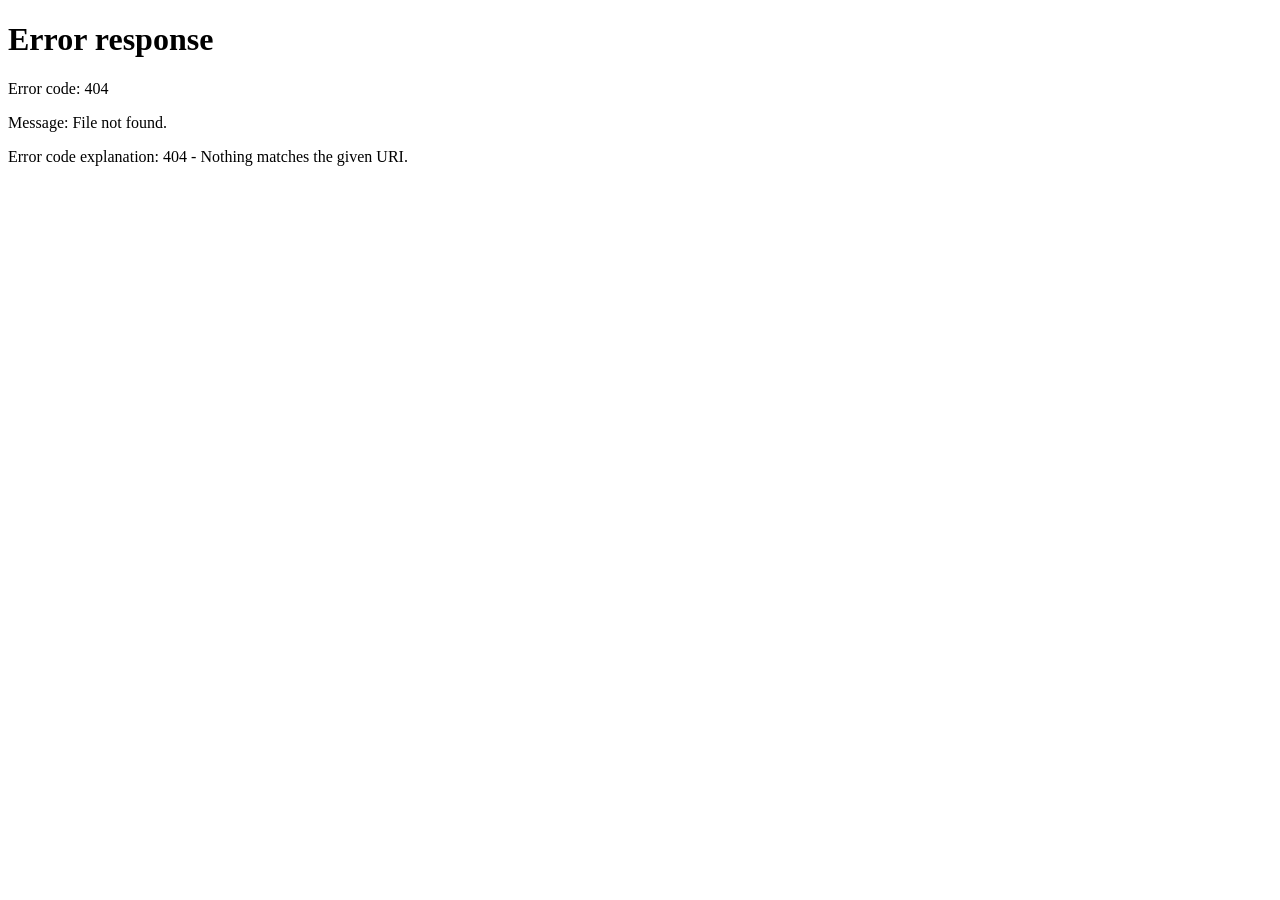
==== index.html @ e2279881 "Added index.html file to host" ====
<!doctype html>
<html>
  <head>
    <meta charset="utf-8">
    <meta http-equiv="refresh" content="0; url=save-the-date.html">
    <title>Redirecting…</title>
  </head>
  <body>
    <p>Redirecting to the Save the Date card. If you are not redirected, <a href="save-the-date.html">click here</a>.</p>
  </body>
</html>
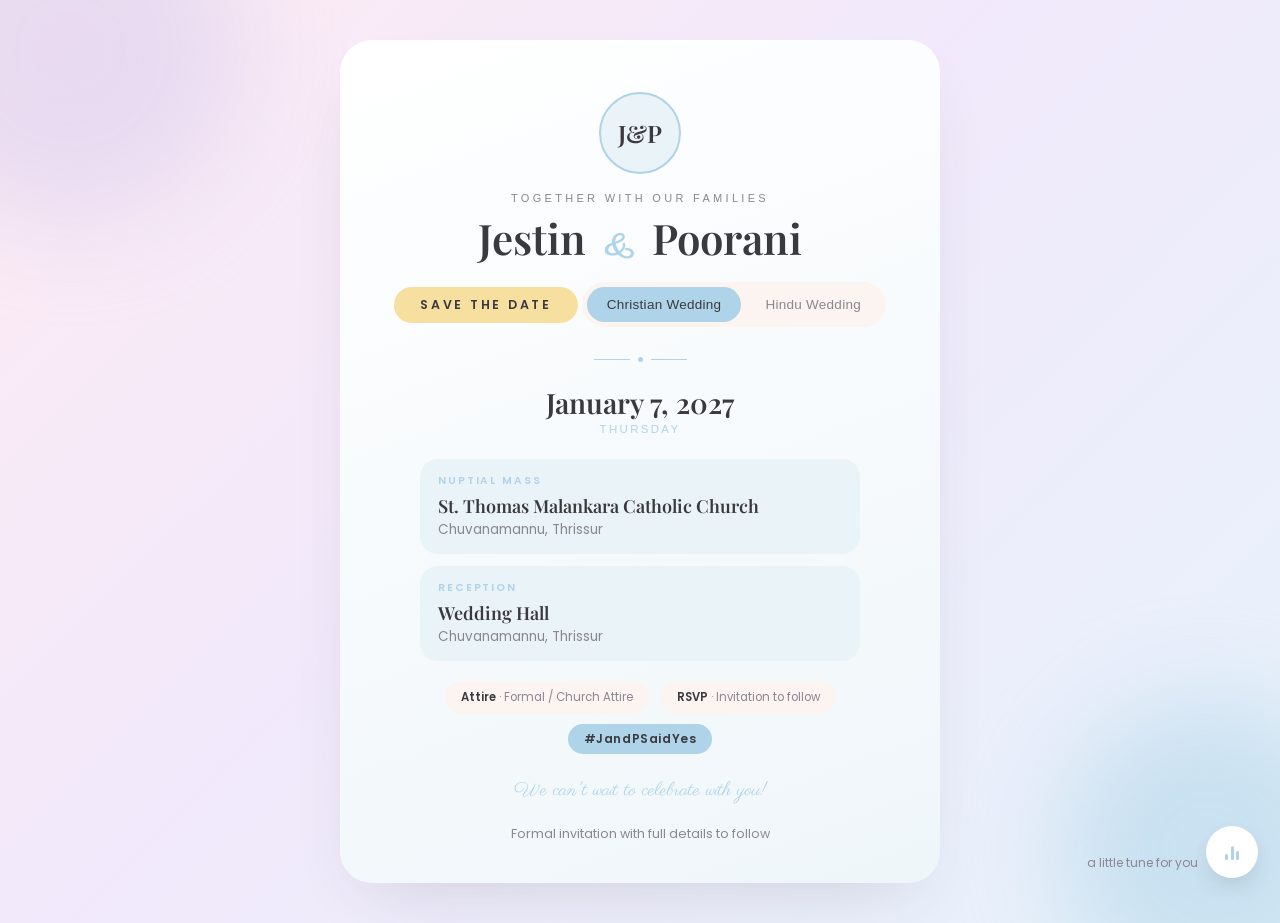
==== commit 3c684a2f: "Correct the index.html to host" ====
--- a/index.html
+++ b/index.html
@@ -1,11 +1,492 @@
-<!doctype html>
-<html>
-  <head>
-    <meta charset="utf-8">
-    <meta http-equiv="refresh" content="0; url=save-the-date.html">
-    <title>Redirecting…</title>
-  </head>
-  <body>
-    <p>Redirecting to the Save the Date card. If you are not redirected, <a href="save-the-date.html">click here</a>.</p>
-  </body>
+<!DOCTYPE html>
+<html lang="en">
+<head>
+<meta charset="UTF-8">
+<title>Jestin & Poorani — Save the Date</title>
+<meta name="viewport" content="width=device-width, initial-scale=1.0">
+<link rel="preconnect" href="https://fonts.googleapis.com">
+<link href="https://fonts.googleapis.com/css2?family=Playfair+Display:ital,wght@0,500;0,600;0,700;1,500&family=Poppins:wght@300;400;500;600&family=Parisienne&display=swap" rel="stylesheet">
+<style>
+  :root{
+    --bg:#FBF4F1;
+    --ink:#3A3A3E;
+    --ink-soft:#8A8790;
+    --white:#FFFFFF;
+    --page-grad: linear-gradient(135deg, #FDEBF3 0%, #F1E9FB 45%, #E7F3FB 100%);
+
+    /* pastel palette */
+    --sky:#AFD3E8;       /* powder blue - christian primary */
+    --sky-soft:#EAF3F8;
+    --lilac:#D9CDEE;     /* lilac - christian secondary */
+    --rose:#F0AFC4;      /* dusty rose - hindu primary */
+    --rose-soft:#FBEAF0;
+    --turquoise:#9BD8D3; /* turquoise - hindu secondary */
+    --butter:#F7DFA0;    /* soft gold-pastel accent shared */
+
+    --accent:var(--sky);
+    --accent-soft:var(--sky-soft);
+    --accent2:var(--lilac);
+    --transition:0.6s cubic-bezier(.4,0,.2,1);
+  }
+  *{box-sizing:border-box;}
+  html,body{margin:0;padding:0;}
+  body{
+    font-family:'Poppins', sans-serif;
+    background:var(--page-grad);
+    color:var(--ink);
+    min-height:100vh;
+    display:flex;
+    align-items:center;
+    justify-content:center;
+    padding:40px 14px;
+    overflow-x:hidden;
+    position:relative;
+  }
+
+  .blob{
+    position:fixed;
+    border-radius:50%;
+    filter:blur(50px);
+    opacity:0.55;
+    z-index:0;
+    transition:background var(--transition);
+  }
+  .blob1{ width:340px; height:340px; top:-120px; left:-100px; background:var(--accent2); }
+  .blob2{ width:300px; height:300px; bottom:-100px; right:-80px; background:var(--accent); }
+
+  .card{
+    position:relative;
+    width:100%;
+    max-width:600px;
+    background:linear-gradient(160deg, var(--white) 0%, var(--accent-soft) 130%);
+    border-radius:32px;
+    transition:background var(--transition);
+    padding:52px 40px 40px;
+    text-align:center;
+    box-shadow:0 30px 70px -30px rgba(58,58,62,0.18);
+    z-index:2;
+    animation:riseIn 1s cubic-bezier(.2,.8,.2,1) both;
+  }
+
+  @keyframes riseIn{
+    from{opacity:0; transform:translateY(18px);}
+    to{opacity:1; transform:translateY(0);}
+  }
+
+  .monogram{
+    width:82px; height:82px;
+    border-radius:50%;
+    margin:0 auto 18px;
+    display:flex;
+    align-items:center;
+    justify-content:center;
+    background:var(--accent-soft);
+    border:2px solid var(--accent);
+    transition:all var(--transition);
+  }
+  .monogram span{
+    font-family:'Playfair Display', serif;
+    font-weight:600;
+    font-size:24px;
+    color:var(--ink);
+  }
+
+  .eyebrow{
+    letter-spacing:0.3em;
+    text-transform:uppercase;
+    font-size:11px;
+    font-weight:500;
+    color:var(--ink-soft);
+    margin:0 0 10px;
+  }
+
+  .names{
+    font-family:'Playfair Display', serif;
+    font-weight:600;
+    font-size:clamp(30px,6vw,42px);
+    margin:0;
+    line-height:1.15;
+    color:var(--ink);
+  }
+  .amp{
+    font-family:'Parisienne', cursive;
+    font-size:0.85em;
+    padding:0 8px;
+    color:var(--accent);
+    transition:color var(--transition);
+  }
+
+  .badge{
+    display:inline-block;
+    margin:20px auto 26px;
+    padding:9px 26px;
+    border-radius:999px;
+    font-size:12.5px;
+    font-weight:600;
+    letter-spacing:0.22em;
+    text-transform:uppercase;
+    color:var(--ink);
+    background:var(--butter);
+  }
+
+  .tabs{
+    display:inline-flex;
+    gap:4px;
+    background:var(--bg);
+    padding:5px;
+    border-radius:999px;
+    margin-bottom:30px;
+  }
+  .tab-btn{
+    border:none;
+    background:transparent;
+    font-family:'Poppins', sans-serif;
+    font-size:13.5px;
+    font-weight:500;
+    letter-spacing:0.02em;
+    padding:10px 20px;
+    border-radius:999px;
+    cursor:pointer;
+    color:var(--ink-soft);
+    transition:all 0.3s ease;
+  }
+  .tab-btn.active{
+    background:var(--accent);
+    color:var(--ink);
+  }
+
+  .panel{display:none;animation:fadeUp .5s ease both;}
+  .panel.active{display:block;}
+  @keyframes fadeUp{
+    from{opacity:0; transform:translateY(8px);}
+    to{opacity:1; transform:translateY(0);}
+  }
+
+  .dot-divider{
+    display:flex;
+    align-items:center;
+    justify-content:center;
+    gap:8px;
+    margin-bottom:22px;
+  }
+  .dot-divider span{ width:5px; height:5px; border-radius:50%; background:var(--accent); }
+  .dot-divider .line{ width:36px; height:1px; background:var(--accent); border-radius:1px; }
+
+  .event-date{
+    font-family:'Playfair Display', serif;
+    font-weight:600;
+    font-size:clamp(24px,4.6vw,28px);
+    color:var(--ink);
+    margin:0 0 2px;
+  }
+  .event-day{
+    font-size:11.5px;
+    font-weight:500;
+    letter-spacing:0.2em;
+    text-transform:uppercase;
+    color:var(--accent);
+    margin-bottom:24px;
+    transition:color var(--transition);
+  }
+
+  .venues{
+    display:flex;
+    flex-direction:column;
+    gap:12px;
+    max-width:440px;
+    margin:0 auto;
+  }
+  .venue{
+    background:var(--accent-soft);
+    border-radius:18px;
+    padding:14px 18px;
+    text-align:left;
+    transition:background var(--transition);
+  }
+  .venue-label{
+    font-size:10.5px;
+    font-weight:600;
+    letter-spacing:0.18em;
+    text-transform:uppercase;
+    color:var(--accent);
+    margin-bottom:5px;
+    transition:color var(--transition);
+  }
+  .venue-name{
+    font-family:'Playfair Display', serif;
+    font-size:18px;
+    font-weight:600;
+    color:var(--ink);
+  }
+  .venue-address{
+    font-size:13.5px;
+    color:var(--ink-soft);
+    margin-top:2px;
+  }
+
+  .details-row{
+    display:flex;
+    justify-content:center;
+    gap:12px;
+    margin-top:20px;
+    flex-wrap:wrap;
+  }
+  .detail-chip{
+    font-size:11.5px;
+    color:var(--ink-soft);
+    background:var(--bg);
+    border-radius:999px;
+    padding:8px 16px;
+  }
+  .detail-chip b{ color:var(--ink); font-weight:600; }
+
+  .heartfelt{
+    margin-top:24px;
+    font-family:'Parisienne', cursive;
+    font-size:19px;
+    color:var(--accent);
+    transition:color var(--transition);
+  }
+
+  .hashtag{
+    margin-top:10px;
+    display:inline-block;
+    font-size:12px;
+    font-weight:600;
+    letter-spacing:0.05em;
+    color:var(--ink);
+    background:var(--accent);
+    padding:6px 16px;
+    border-radius:999px;
+    transition:background var(--transition);
+  }
+
+  .footer-note{
+    margin-top:22px;
+    font-size:12.5px;
+    color:var(--ink-soft);
+  }
+
+  .theme-hindu{ --accent:var(--rose); --accent-soft:var(--rose-soft); --accent2:var(--turquoise); }
+
+  .music-btn{
+    position:fixed;
+    bottom:22px;
+    right:22px;
+    width:52px;
+    height:52px;
+    border-radius:50%;
+    border:none;
+    background:var(--white);
+    display:flex;
+    align-items:center;
+    justify-content:center;
+    cursor:pointer;
+    box-shadow:0 10px 26px -10px rgba(58,58,62,0.3);
+    transition:transform 0.25s ease;
+    z-index:10;
+  }
+  .music-btn:hover{transform:scale(1.06);}
+  .music-btn .bars{display:flex;align-items:flex-end;gap:2.5px;height:16px;}
+  .music-btn .bars span{
+    width:3px;background:var(--accent);border-radius:2px;
+    animation:bar 1s ease-in-out infinite;
+    transition:background var(--transition);
+  }
+  .music-btn .bars span:nth-child(1){height:6px;animation-delay:0s;}
+  .music-btn .bars span:nth-child(2){height:14px;animation-delay:0.2s;}
+  .music-btn .bars span:nth-child(3){height:9px;animation-delay:0.4s;}
+  @keyframes bar{0%,100%{transform:scaleY(0.5);}50%{transform:scaleY(1);}}
+  .music-btn.paused .bars span{animation-play-state:paused;}
+  .music-hint{
+    position:fixed;
+    bottom:28px;
+    right:82px;
+    font-size:12px;
+    color:var(--ink-soft);
+    z-index:10;
+  }
+
+  @media(max-width:480px){
+    .card{padding:44px 22px 32px; border-radius:24px;}
+    .music-hint{display:none;}
+  }
+</style>
+</head>
+<body>
+
+<div class="blob blob1" id="blob1"></div>
+<div class="blob blob2" id="blob2"></div>
+
+<div class="card" id="card">
+  <div class="monogram"><span>J&amp;P</span></div>
+  <div class="eyebrow">Together with our families</div>
+  <div class="names">Jestin <span class="amp">&amp;</span> Poorani</div>
+  <div class="badge">Save the Date</div>
+
+  <div class="tabs">
+    <button class="tab-btn active" data-theme="christian" onclick="setTheme('christian')">Christian Wedding</button>
+    <button class="tab-btn" data-theme="hindu" onclick="setTheme('hindu')">Hindu Wedding</button>
+  </div>
+
+  <div class="panel active" id="panel-christian">
+    <div class="dot-divider"><span class="line" style="width:36px;height:1px;background:var(--accent);"></span><span></span><span class="line" style="width:36px;height:1px;background:var(--accent);"></span></div>
+    <div class="event-date">January 7, 2027</div>
+    <div class="event-day">Thursday</div>
+    <div class="venues">
+      <div class="venue">
+        <div class="venue-label">Nuptial Mass</div>
+        <div class="venue-name">St. Thomas Malankara Catholic Church</div>
+        <div class="venue-address">Chuvanamannu, Thrissur</div>
+      </div>
+      <div class="venue">
+        <div class="venue-label">Reception</div>
+        <div class="venue-name">Wedding Hall</div>
+        <div class="venue-address">Chuvanamannu, Thrissur</div>
+      </div>
+    </div>
+    <div class="details-row">
+      <div class="detail-chip"><b>Attire</b> · Formal / Church Attire</div>
+      <div class="detail-chip"><b>RSVP</b> · Invitation to follow</div>
+    </div>
+    <div class="hashtag">#JandPSaidYes</div>
+  </div>
+
+  <div class="panel" id="panel-hindu">
+    <div class="dot-divider"><span class="line" style="width:36px;height:1px;background:var(--accent);"></span><span></span><span class="line" style="width:36px;height:1px;background:var(--accent);"></span></div>
+    <div class="event-date">January 20, 2027</div>
+    <div class="event-day">Wednesday</div>
+    <div class="venues">
+      <div class="venue">
+        <div class="venue-label">Muhurtham</div>
+        <div class="venue-name">Viralimalai Murugan Temple</div>
+        <div class="venue-address">Trichy</div>
+      </div>
+      <div class="venue">
+        <div class="venue-label">Reception</div>
+        <div class="venue-name">Vaniyar Maghal</div>
+        <div class="venue-address">Manachanallur, Trichy</div>
+      </div>
+    </div>
+    <div class="details-row">
+      <div class="detail-chip"><b>Attire</b> · Traditional South Indian Attire</div>
+      <div class="detail-chip"><b>RSVP</b> · Invitation to follow</div>
+    </div>
+    <div class="hashtag">#JandPMuhurtham</div>
+  </div>
+
+  <div class="heartfelt">We can't wait to celebrate with you!</div>
+  <div class="footer-note">Formal invitation with full details to follow</div>
+</div>
+
+<div class="music-hint" id="musicHint">a little tune for you</div>
+<button class="music-btn paused" id="musicBtn" onclick="toggleMusic()">
+  <div class="bars" id="musicBars"><span></span><span></span><span></span></div>
+</button>
+<audio id="bgAudio" src="uyirey.mp3" loop preload="auto"></audio>
+
+<script>
+function setTheme(theme){
+  document.querySelectorAll('.tab-btn').forEach(b=>b.classList.toggle('active', b.dataset.theme===theme));
+  document.querySelectorAll('.panel').forEach(p=>p.classList.remove('active'));
+  document.getElementById('panel-'+theme).classList.add('active');
+  document.getElementById('card').classList.toggle('theme-hindu', theme==='hindu');
+}
+
+let audioCtx = null;
+let musicOn = false;
+let scheduleTimer = null;
+let nextNoteTime = 0;
+const tempo = 88;
+const noteLen = 60/tempo;
+const phrase = [
+  {n:'C4', d:1}, {n:'E4', d:1}, {n:'G4', d:1}, {n:'B4', d:1},
+  {n:'A4', d:1}, {n:'G4', d:2}, {n:'D4', d:1}, {n:'C4', d:2},
+];
+const freqs = {C4:261.63, D4:293.66, E4:329.63, G4:392.0, A4:440.0, B4:493.88, C5:523.25};
+
+function scheduleNote(freq, time, dur){
+  const osc = audioCtx.createOscillator();
+  const gain = audioCtx.createGain();
+  osc.type = 'sine';
+  osc.frequency.value = freq;
+  const osc2 = audioCtx.createOscillator();
+  osc2.type = 'triangle';
+  osc2.frequency.value = freq/2;
+  const gain2 = audioCtx.createGain();
+
+  gain.gain.setValueAtTime(0.0001, time);
+  gain.gain.exponentialRampToValueAtTime(0.09, time+0.08);
+  gain.gain.exponentialRampToValueAtTime(0.0001, time+dur*0.95);
+
+  gain2.gain.setValueAtTime(0.0001, time);
+  gain2.gain.exponentialRampToValueAtTime(0.035, time+0.1);
+  gain2.gain.exponentialRampToValueAtTime(0.0001, time+dur*0.95);
+
+  osc.connect(gain).connect(audioCtx.destination);
+  osc2.connect(gain2).connect(audioCtx.destination);
+  osc.start(time); osc.stop(time+dur);
+  osc2.start(time); osc2.stop(time+dur);
+}
+
+let phraseIndex = 0;
+function schedulerTick(){
+  while(nextNoteTime < audioCtx.currentTime + 1.0){
+    const step = phrase[phraseIndex % phrase.length];
+    const dur = step.d * noteLen;
+    scheduleNote(freqs[step.n], nextNoteTime, dur*0.9);
+    nextNoteTime += dur;
+    phraseIndex++;
+  }
+  scheduleTimer = setTimeout(schedulerTick, 200);
+}
+
+function toggleMusic(){
+  const btn = document.getElementById('musicBtn');
+  const hint = document.getElementById('musicHint');
+  const fileAudio = document.getElementById('bgAudio');
+
+  if(!musicOn){
+    // Try the user-supplied song file first (see instructions below the widget)
+    fileAudio.currentTime = 0;
+    fileAudio.volume = 0.5;
+    const playPromise = fileAudio.play();
+    if(playPromise !== undefined){
+      playPromise.then(()=>{
+        musicOn = true; usingFile = true;
+        btn.classList.remove('paused');
+        hint.textContent = 'now playing';
+      }).catch(()=>{
+        startGeneratedTune();
+      });
+    } else {
+      startGeneratedTune();
+    }
+  } else {
+    if(usingFile){
+      fileAudio.pause();
+      usingFile = false;
+    } else {
+      clearTimeout(scheduleTimer);
+    }
+    musicOn = false;
+    btn.classList.add('paused');
+    hint.textContent = 'a little tune for you';
+  }
+}
+
+let usingFile = false;
+function startGeneratedTune(){
+  if(!audioCtx){ audioCtx = new (window.AudioContext||window.webkitAudioContext)(); }
+  if(audioCtx.state === 'suspended'){ audioCtx.resume(); }
+  nextNoteTime = audioCtx.currentTime + 0.1;
+  phraseIndex = 0;
+  schedulerTick();
+  musicOn = true;
+  usingFile = false;
+  document.getElementById('musicBtn').classList.remove('paused');
+  document.getElementById('musicHint').textContent = 'now playing';
+}
+</script>
+</body>
 </html>
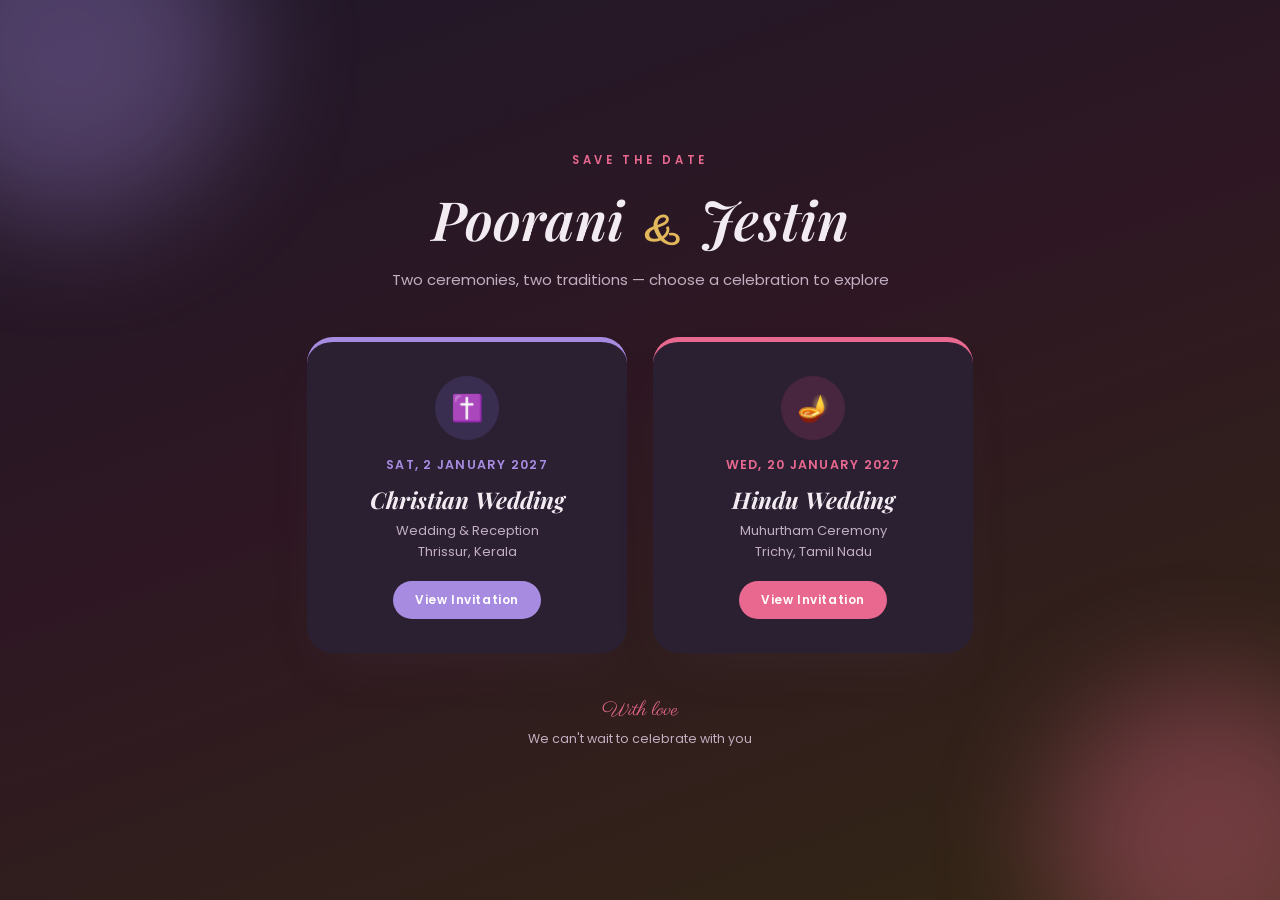
==== commit 981d090d: "Split into separate Christian/Hindu wedding pages with a landing page Add christian.html and hindu.h" ====
--- a/index.html
+++ b/index.html
@@ -2,491 +2,123 @@
 <html lang="en">
 <head>
 <meta charset="UTF-8">
-<title>Jestin & Poorani — Save the Date</title>
+<title>Poorani & Jestin | Save the Date</title>
 <meta name="viewport" content="width=device-width, initial-scale=1.0">
 <link rel="preconnect" href="https://fonts.googleapis.com">
-<link href="https://fonts.googleapis.com/css2?family=Playfair+Display:ital,wght@0,500;0,600;0,700;1,500&family=Poppins:wght@300;400;500;600&family=Parisienne&display=swap" rel="stylesheet">
+<link href="https://fonts.googleapis.com/css2?family=Playfair+Display:ital,wght@0,600;0,700;1,500;1,600&family=Parisienne&family=Poppins:wght@300;400;500;600&display=swap" rel="stylesheet">
 <style>
   :root{
-    --bg:#FBF4F1;
-    --ink:#3A3A3E;
-    --ink-soft:#8A8790;
-    --white:#FFFFFF;
-    --page-grad: linear-gradient(135deg, #FDEBF3 0%, #F1E9FB 45%, #E7F3FB 100%);
-
-    /* pastel palette */
-    --sky:#AFD3E8;       /* powder blue - christian primary */
-    --sky-soft:#EAF3F8;
-    --lilac:#D9CDEE;     /* lilac - christian secondary */
-    --rose:#F0AFC4;      /* dusty rose - hindu primary */
-    --rose-soft:#FBEAF0;
-    --turquoise:#9BD8D3; /* turquoise - hindu secondary */
-    --butter:#F7DFA0;    /* soft gold-pastel accent shared */
-
-    --accent:var(--sky);
-    --accent-soft:var(--sky-soft);
-    --accent2:var(--lilac);
-    --transition:0.6s cubic-bezier(.4,0,.2,1);
+    --ink:#F2ECF2; --ink-soft:#C2AFC2; --cream:#2B2032;
+    --page-grad: linear-gradient(160deg, #201829 0%, #2E1723 45%, #332714 100%);
+    --lilac:#A78BE0; --rose:#E8688F; --gold:#E3B75B;
+    --serif:'Playfair Display', serif; --script:'Parisienne', cursive; --body-font:'Poppins', sans-serif;
   }
   *{box-sizing:border-box;}
   html,body{margin:0;padding:0;}
   body{
-    font-family:'Poppins', sans-serif;
-    background:var(--page-grad);
-    color:var(--ink);
-    min-height:100vh;
-    display:flex;
-    align-items:center;
-    justify-content:center;
-    padding:40px 14px;
-    overflow-x:hidden;
-    position:relative;
+    font-family:var(--body-font); background:var(--page-grad); color:var(--ink);
+    min-height:100vh; display:flex; align-items:center; justify-content:center;
+    padding:40px 16px; overflow-x:hidden; position:relative;
+  }
+  .blob{ position:fixed; border-radius:50%; filter:blur(60px); opacity:0.35; z-index:0; }
+  .blob1{ width:340px; height:340px; top:-120px; left:-100px; background:var(--lilac); }
+  .blob2{ width:320px; height:320px; bottom:-100px; right:-90px; background:var(--rose); }
+  #flowerLayer{ position:fixed; inset:0; pointer-events:none; z-index:5; overflow:hidden; }
+  .petal{ position:absolute; top:-40px; opacity:0.85; animation-name:fall; animation-timing-function:linear; animation-iteration-count:infinite; }
+  @keyframes fall{
+    0%{ transform:translateY(-5vh) translateX(0) rotate(0deg); }
+    50%{ transform:translateY(52vh) translateX(24px) rotate(180deg); }
+    100%{ transform:translateY(110vh) translateX(-16px) rotate(360deg); }
   }
 
-  .blob{
-    position:fixed;
-    border-radius:50%;
-    filter:blur(50px);
-    opacity:0.55;
-    z-index:0;
-    transition:background var(--transition);
+  .wrap{ position:relative; z-index:2; max-width:760px; width:100%; text-align:center; }
+  .eyebrow{ font-size:11.5px; font-weight:600; letter-spacing:0.32em; text-transform:uppercase; color:var(--rose); margin:0 0 14px; }
+  .names{ font-family:var(--serif); font-style:italic; font-weight:600; font-size:clamp(34px,7vw,54px); margin:0 0 8px; }
+  .amp{ font-family:var(--script); color:var(--gold); font-style:normal; font-size:0.8em; padding:0 6px; }
+  .tagline{ color:var(--ink-soft); font-size:15px; margin-bottom:46px; }
+
+  .doors{ display:flex; gap:26px; flex-wrap:wrap; justify-content:center; }
+  .door{
+    flex:1 1 260px; max-width:320px; background:var(--cream); border-radius:26px; padding:34px 26px;
+    text-decoration:none; color:var(--ink); box-shadow:0 24px 50px -28px rgba(74,58,74,0.35);
+    transition:transform 0.25s ease, box-shadow 0.25s ease; border-top:5px solid var(--accent);
+    display:flex; flex-direction:column; align-items:center;
   }
-  .blob1{ width:340px; height:340px; top:-120px; left:-100px; background:var(--accent2); }
-  .blob2{ width:300px; height:300px; bottom:-100px; right:-80px; background:var(--accent); }
-
-  .card{
-    position:relative;
-    width:100%;
-    max-width:600px;
-    background:linear-gradient(160deg, var(--white) 0%, var(--accent-soft) 130%);
-    border-radius:32px;
-    transition:background var(--transition);
-    padding:52px 40px 40px;
-    text-align:center;
-    box-shadow:0 30px 70px -30px rgba(58,58,62,0.18);
-    z-index:2;
-    animation:riseIn 1s cubic-bezier(.2,.8,.2,1) both;
+  .door:hover{ transform:translateY(-6px); box-shadow:0 30px 60px -26px rgba(74,58,74,0.45); }
+  .door.christian{ --accent:var(--lilac); }
+  .door.hindu{ --accent:var(--rose); }
+  .door-icon{
+    width:64px; height:64px; border-radius:50%; display:flex; align-items:center; justify-content:center;
+    background:color-mix(in srgb, var(--accent) 22%, #1B1428); font-size:26px; margin-bottom:16px;
+  }
+  .door h2{ font-family:var(--serif); font-style:italic; font-size:23px; margin:0 0 6px; }
+  .door .door-date{ font-size:12.5px; font-weight:600; letter-spacing:0.1em; text-transform:uppercase; color:var(--accent); margin-bottom:10px; }
+  .door p{ font-size:13px; color:var(--ink-soft); margin:0 0 18px; line-height:1.6; }
+  .door .door-cta{
+    font-size:12px; font-weight:600; letter-spacing:0.05em; color:#fff; background:var(--accent);
+    padding:10px 22px; border-radius:999px;
   }
 
-  @keyframes riseIn{
-    from{opacity:0; transform:translateY(18px);}
-    to{opacity:1; transform:translateY(0);}
-  }
+  .footer-note{ margin-top:44px; font-size:12.5px; color:var(--ink-soft); }
+  .footer-note .script{ font-family:var(--script); font-size:20px; color:var(--rose); display:block; margin-bottom:6px; }
 
-  .monogram{
-    width:82px; height:82px;
-    border-radius:50%;
-    margin:0 auto 18px;
-    display:flex;
-    align-items:center;
-    justify-content:center;
-    background:var(--accent-soft);
-    border:2px solid var(--accent);
-    transition:all var(--transition);
-  }
-  .monogram span{
-    font-family:'Playfair Display', serif;
-    font-weight:600;
-    font-size:24px;
-    color:var(--ink);
-  }
-
-  .eyebrow{
-    letter-spacing:0.3em;
-    text-transform:uppercase;
-    font-size:11px;
-    font-weight:500;
-    color:var(--ink-soft);
-    margin:0 0 10px;
-  }
-
-  .names{
-    font-family:'Playfair Display', serif;
-    font-weight:600;
-    font-size:clamp(30px,6vw,42px);
-    margin:0;
-    line-height:1.15;
-    color:var(--ink);
-  }
-  .amp{
-    font-family:'Parisienne', cursive;
-    font-size:0.85em;
-    padding:0 8px;
-    color:var(--accent);
-    transition:color var(--transition);
-  }
-
-  .badge{
-    display:inline-block;
-    margin:20px auto 26px;
-    padding:9px 26px;
-    border-radius:999px;
-    font-size:12.5px;
-    font-weight:600;
-    letter-spacing:0.22em;
-    text-transform:uppercase;
-    color:var(--ink);
-    background:var(--butter);
-  }
-
-  .tabs{
-    display:inline-flex;
-    gap:4px;
-    background:var(--bg);
-    padding:5px;
-    border-radius:999px;
-    margin-bottom:30px;
-  }
-  .tab-btn{
-    border:none;
-    background:transparent;
-    font-family:'Poppins', sans-serif;
-    font-size:13.5px;
-    font-weight:500;
-    letter-spacing:0.02em;
-    padding:10px 20px;
-    border-radius:999px;
-    cursor:pointer;
-    color:var(--ink-soft);
-    transition:all 0.3s ease;
-  }
-  .tab-btn.active{
-    background:var(--accent);
-    color:var(--ink);
-  }
-
-  .panel{display:none;animation:fadeUp .5s ease both;}
-  .panel.active{display:block;}
-  @keyframes fadeUp{
-    from{opacity:0; transform:translateY(8px);}
-    to{opacity:1; transform:translateY(0);}
-  }
-
-  .dot-divider{
-    display:flex;
-    align-items:center;
-    justify-content:center;
-    gap:8px;
-    margin-bottom:22px;
-  }
-  .dot-divider span{ width:5px; height:5px; border-radius:50%; background:var(--accent); }
-  .dot-divider .line{ width:36px; height:1px; background:var(--accent); border-radius:1px; }
-
-  .event-date{
-    font-family:'Playfair Display', serif;
-    font-weight:600;
-    font-size:clamp(24px,4.6vw,28px);
-    color:var(--ink);
-    margin:0 0 2px;
-  }
-  .event-day{
-    font-size:11.5px;
-    font-weight:500;
-    letter-spacing:0.2em;
-    text-transform:uppercase;
-    color:var(--accent);
-    margin-bottom:24px;
-    transition:color var(--transition);
-  }
-
-  .venues{
-    display:flex;
-    flex-direction:column;
-    gap:12px;
-    max-width:440px;
-    margin:0 auto;
-  }
-  .venue{
-    background:var(--accent-soft);
-    border-radius:18px;
-    padding:14px 18px;
-    text-align:left;
-    transition:background var(--transition);
-  }
-  .venue-label{
-    font-size:10.5px;
-    font-weight:600;
-    letter-spacing:0.18em;
-    text-transform:uppercase;
-    color:var(--accent);
-    margin-bottom:5px;
-    transition:color var(--transition);
-  }
-  .venue-name{
-    font-family:'Playfair Display', serif;
-    font-size:18px;
-    font-weight:600;
-    color:var(--ink);
-  }
-  .venue-address{
-    font-size:13.5px;
-    color:var(--ink-soft);
-    margin-top:2px;
-  }
-
-  .details-row{
-    display:flex;
-    justify-content:center;
-    gap:12px;
-    margin-top:20px;
-    flex-wrap:wrap;
-  }
-  .detail-chip{
-    font-size:11.5px;
-    color:var(--ink-soft);
-    background:var(--bg);
-    border-radius:999px;
-    padding:8px 16px;
-  }
-  .detail-chip b{ color:var(--ink); font-weight:600; }
-
-  .heartfelt{
-    margin-top:24px;
-    font-family:'Parisienne', cursive;
-    font-size:19px;
-    color:var(--accent);
-    transition:color var(--transition);
-  }
-
-  .hashtag{
-    margin-top:10px;
-    display:inline-block;
-    font-size:12px;
-    font-weight:600;
-    letter-spacing:0.05em;
-    color:var(--ink);
-    background:var(--accent);
-    padding:6px 16px;
-    border-radius:999px;
-    transition:background var(--transition);
-  }
-
-  .footer-note{
-    margin-top:22px;
-    font-size:12.5px;
-    color:var(--ink-soft);
-  }
-
-  .theme-hindu{ --accent:var(--rose); --accent-soft:var(--rose-soft); --accent2:var(--turquoise); }
-
-  .music-btn{
-    position:fixed;
-    bottom:22px;
-    right:22px;
-    width:52px;
-    height:52px;
-    border-radius:50%;
-    border:none;
-    background:var(--white);
-    display:flex;
-    align-items:center;
-    justify-content:center;
-    cursor:pointer;
-    box-shadow:0 10px 26px -10px rgba(58,58,62,0.3);
-    transition:transform 0.25s ease;
-    z-index:10;
-  }
-  .music-btn:hover{transform:scale(1.06);}
-  .music-btn .bars{display:flex;align-items:flex-end;gap:2.5px;height:16px;}
-  .music-btn .bars span{
-    width:3px;background:var(--accent);border-radius:2px;
-    animation:bar 1s ease-in-out infinite;
-    transition:background var(--transition);
-  }
-  .music-btn .bars span:nth-child(1){height:6px;animation-delay:0s;}
-  .music-btn .bars span:nth-child(2){height:14px;animation-delay:0.2s;}
-  .music-btn .bars span:nth-child(3){height:9px;animation-delay:0.4s;}
-  @keyframes bar{0%,100%{transform:scaleY(0.5);}50%{transform:scaleY(1);}}
-  .music-btn.paused .bars span{animation-play-state:paused;}
-  .music-hint{
-    position:fixed;
-    bottom:28px;
-    right:82px;
-    font-size:12px;
-    color:var(--ink-soft);
-    z-index:10;
-  }
-
-  @media(max-width:480px){
-    .card{padding:44px 22px 32px; border-radius:24px;}
-    .music-hint{display:none;}
-  }
+  @media(max-width:560px){ .doors{ flex-direction:column; align-items:center; } .door{ width:100%; } }
 </style>
 </head>
 <body>
 
-<div class="blob blob1" id="blob1"></div>
-<div class="blob blob2" id="blob2"></div>
+<div class="blob blob1"></div>
+<div class="blob blob2"></div>
+<div id="flowerLayer"></div>
 
-<div class="card" id="card">
-  <div class="monogram"><span>J&amp;P</span></div>
-  <div class="eyebrow">Together with our families</div>
-  <div class="names">Jestin <span class="amp">&amp;</span> Poorani</div>
-  <div class="badge">Save the Date</div>
+<div class="wrap">
+  <div class="eyebrow">Save the Date</div>
+  <h1 class="names">Poorani <span class="amp">&amp;</span> Jestin</h1>
+  <div class="tagline">Two ceremonies, two traditions — choose a celebration to explore</div>
 
-  <div class="tabs">
-    <button class="tab-btn active" data-theme="christian" onclick="setTheme('christian')">Christian Wedding</button>
-    <button class="tab-btn" data-theme="hindu" onclick="setTheme('hindu')">Hindu Wedding</button>
+  <div class="doors">
+    <a class="door christian" href="christian.html">
+      <div class="door-icon">✝️</div>
+      <div class="door-date">Sat, 2 January 2027</div>
+      <h2>Christian Wedding</h2>
+      <p>Wedding &amp; Reception<br>Thrissur, Kerala</p>
+      <span class="door-cta">View Invitation</span>
+    </a>
+    <a class="door hindu" href="hindu.html">
+      <div class="door-icon">🪔</div>
+      <div class="door-date">Wed, 20 January 2027</div>
+      <h2>Hindu Wedding</h2>
+      <p>Muhurtham Ceremony<br>Trichy, Tamil Nadu</p>
+      <span class="door-cta">View Invitation</span>
+    </a>
   </div>
 
-  <div class="panel active" id="panel-christian">
-    <div class="dot-divider"><span class="line" style="width:36px;height:1px;background:var(--accent);"></span><span></span><span class="line" style="width:36px;height:1px;background:var(--accent);"></span></div>
-    <div class="event-date">January 7, 2027</div>
-    <div class="event-day">Thursday</div>
-    <div class="venues">
-      <div class="venue">
-        <div class="venue-label">Nuptial Mass</div>
-        <div class="venue-name">St. Thomas Malankara Catholic Church</div>
-        <div class="venue-address">Chuvanamannu, Thrissur</div>
-      </div>
-      <div class="venue">
-        <div class="venue-label">Reception</div>
-        <div class="venue-name">Wedding Hall</div>
-        <div class="venue-address">Chuvanamannu, Thrissur</div>
-      </div>
-    </div>
-    <div class="details-row">
-      <div class="detail-chip"><b>Attire</b> · Formal / Church Attire</div>
-      <div class="detail-chip"><b>RSVP</b> · Invitation to follow</div>
-    </div>
-    <div class="hashtag">#JandPSaidYes</div>
+  <div class="footer-note">
+    <span class="script">With love</span>
+    We can't wait to celebrate with you
   </div>
-
-  <div class="panel" id="panel-hindu">
-    <div class="dot-divider"><span class="line" style="width:36px;height:1px;background:var(--accent);"></span><span></span><span class="line" style="width:36px;height:1px;background:var(--accent);"></span></div>
-    <div class="event-date">January 20, 2027</div>
-    <div class="event-day">Wednesday</div>
-    <div class="venues">
-      <div class="venue">
-        <div class="venue-label">Muhurtham</div>
-        <div class="venue-name">Viralimalai Murugan Temple</div>
-        <div class="venue-address">Trichy</div>
-      </div>
-      <div class="venue">
-        <div class="venue-label">Reception</div>
-        <div class="venue-name">Vaniyar Maghal</div>
-        <div class="venue-address">Manachanallur, Trichy</div>
-      </div>
-    </div>
-    <div class="details-row">
-      <div class="detail-chip"><b>Attire</b> · Traditional South Indian Attire</div>
-      <div class="detail-chip"><b>RSVP</b> · Invitation to follow</div>
-    </div>
-    <div class="hashtag">#JandPMuhurtham</div>
-  </div>
-
-  <div class="heartfelt">We can't wait to celebrate with you!</div>
-  <div class="footer-note">Formal invitation with full details to follow</div>
 </div>
 
-<div class="music-hint" id="musicHint">a little tune for you</div>
-<button class="music-btn paused" id="musicBtn" onclick="toggleMusic()">
-  <div class="bars" id="musicBars"><span></span><span></span><span></span></div>
-</button>
-<audio id="bgAudio" src="uyirey.mp3" loop preload="auto"></audio>
-
 <script>
-function setTheme(theme){
-  document.querySelectorAll('.tab-btn').forEach(b=>b.classList.toggle('active', b.dataset.theme===theme));
-  document.querySelectorAll('.panel').forEach(p=>p.classList.remove('active'));
-  document.getElementById('panel-'+theme).classList.add('active');
-  document.getElementById('card').classList.toggle('theme-hindu', theme==='hindu');
-}
-
-let audioCtx = null;
-let musicOn = false;
-let scheduleTimer = null;
-let nextNoteTime = 0;
-const tempo = 88;
-const noteLen = 60/tempo;
-const phrase = [
-  {n:'C4', d:1}, {n:'E4', d:1}, {n:'G4', d:1}, {n:'B4', d:1},
-  {n:'A4', d:1}, {n:'G4', d:2}, {n:'D4', d:1}, {n:'C4', d:2},
-];
-const freqs = {C4:261.63, D4:293.66, E4:329.63, G4:392.0, A4:440.0, B4:493.88, C5:523.25};
-
-function scheduleNote(freq, time, dur){
-  const osc = audioCtx.createOscillator();
-  const gain = audioCtx.createGain();
-  osc.type = 'sine';
-  osc.frequency.value = freq;
-  const osc2 = audioCtx.createOscillator();
-  osc2.type = 'triangle';
-  osc2.frequency.value = freq/2;
-  const gain2 = audioCtx.createGain();
-
-  gain.gain.setValueAtTime(0.0001, time);
-  gain.gain.exponentialRampToValueAtTime(0.09, time+0.08);
-  gain.gain.exponentialRampToValueAtTime(0.0001, time+dur*0.95);
-
-  gain2.gain.setValueAtTime(0.0001, time);
-  gain2.gain.exponentialRampToValueAtTime(0.035, time+0.1);
-  gain2.gain.exponentialRampToValueAtTime(0.0001, time+dur*0.95);
-
-  osc.connect(gain).connect(audioCtx.destination);
-  osc2.connect(gain2).connect(audioCtx.destination);
-  osc.start(time); osc.stop(time+dur);
-  osc2.start(time); osc2.stop(time+dur);
-}
-
-let phraseIndex = 0;
-function schedulerTick(){
-  while(nextNoteTime < audioCtx.currentTime + 1.0){
-    const step = phrase[phraseIndex % phrase.length];
-    const dur = step.d * noteLen;
-    scheduleNote(freqs[step.n], nextNoteTime, dur*0.9);
-    nextNoteTime += dur;
-    phraseIndex++;
+(function initFlowers(){
+  const layer = document.getElementById('flowerLayer');
+  const blossoms = ['🌸','🌺','💮','✿','❀','🌼'];
+  const count = 16;
+  for(let i=0;i<count;i++){
+    const el = document.createElement('span');
+    el.className = 'petal';
+    el.textContent = blossoms[Math.floor(Math.random()*blossoms.length)];
+    const left = Math.random()*100;
+    const size = 13 + Math.random()*15;
+    const duration = 10 + Math.random()*9;
+    const delay = Math.random()*duration;
+    el.style.left = left+'vw';
+    el.style.fontSize = size+'px';
+    el.style.animationDuration = duration+'s';
+    el.style.animationDelay = '-'+delay+'s';
+    layer.appendChild(el);
   }
-  scheduleTimer = setTimeout(schedulerTick, 200);
-}
-
-function toggleMusic(){
-  const btn = document.getElementById('musicBtn');
-  const hint = document.getElementById('musicHint');
-  const fileAudio = document.getElementById('bgAudio');
-
-  if(!musicOn){
-    // Try the user-supplied song file first (see instructions below the widget)
-    fileAudio.currentTime = 0;
-    fileAudio.volume = 0.5;
-    const playPromise = fileAudio.play();
-    if(playPromise !== undefined){
-      playPromise.then(()=>{
-        musicOn = true; usingFile = true;
-        btn.classList.remove('paused');
-        hint.textContent = 'now playing';
-      }).catch(()=>{
-        startGeneratedTune();
-      });
-    } else {
-      startGeneratedTune();
-    }
-  } else {
-    if(usingFile){
-      fileAudio.pause();
-      usingFile = false;
-    } else {
-      clearTimeout(scheduleTimer);
-    }
-    musicOn = false;
-    btn.classList.add('paused');
-    hint.textContent = 'a little tune for you';
-  }
-}
-
-let usingFile = false;
-function startGeneratedTune(){
-  if(!audioCtx){ audioCtx = new (window.AudioContext||window.webkitAudioContext)(); }
-  if(audioCtx.state === 'suspended'){ audioCtx.resume(); }
-  nextNoteTime = audioCtx.currentTime + 0.1;
-  phraseIndex = 0;
-  schedulerTick();
-  musicOn = true;
-  usingFile = false;
-  document.getElementById('musicBtn').classList.remove('paused');
-  document.getElementById('musicHint').textContent = 'now playing';
-}
+})();
 </script>
 </body>
 </html>
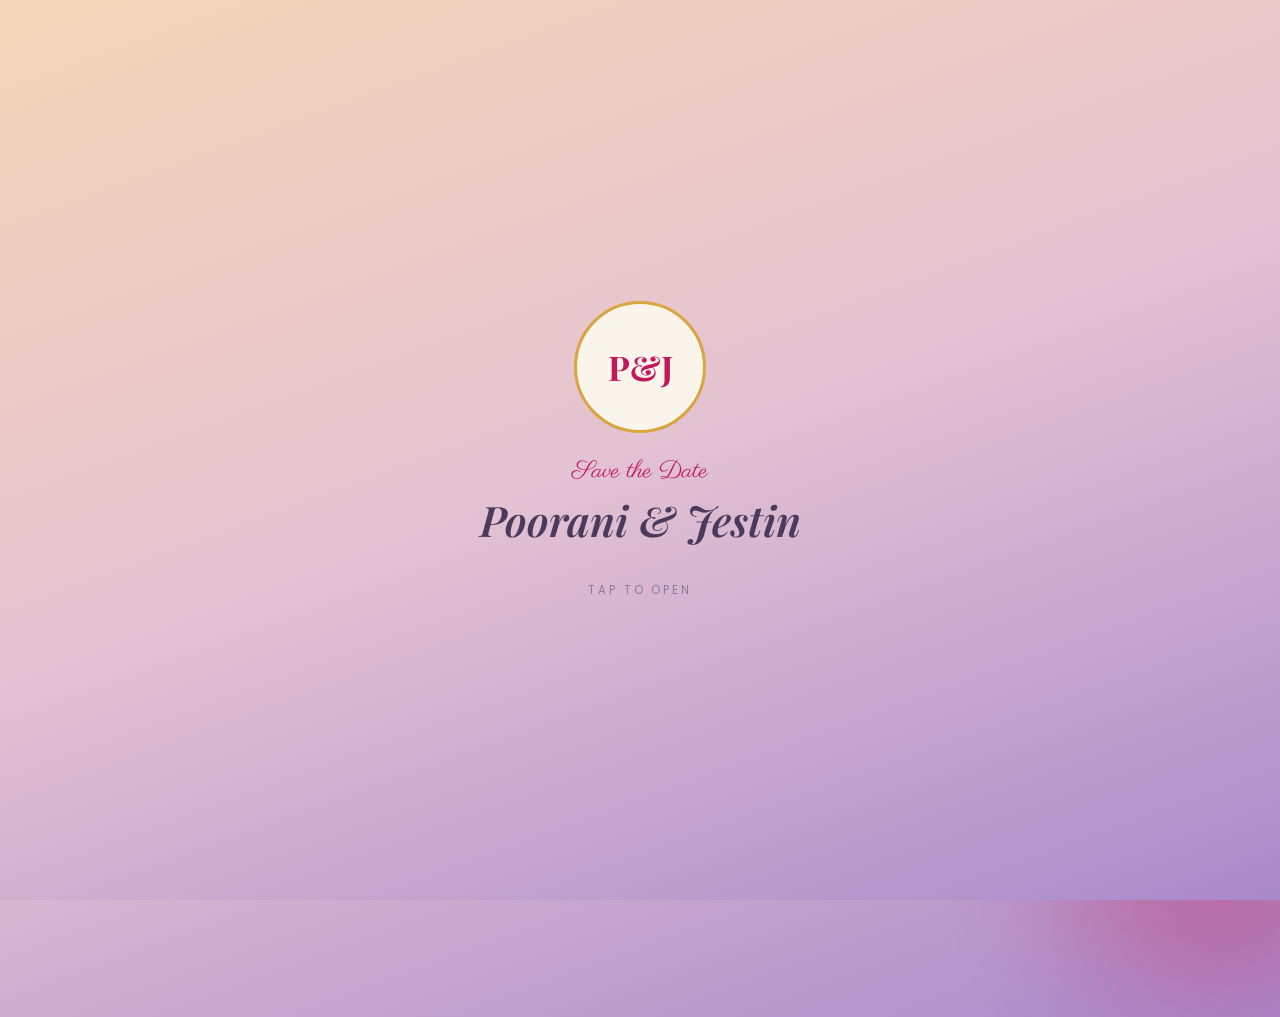
==== commit 56b87211: "Add cover page with music, purple/peach theme, and real Hindu photo Landing page now opens with a ta" ====
--- a/index.html
+++ b/index.html
@@ -8,9 +8,9 @@
 <link href="https://fonts.googleapis.com/css2?family=Playfair+Display:ital,wght@0,600;0,700;1,500;1,600&family=Parisienne&family=Poppins:wght@300;400;500;600&display=swap" rel="stylesheet">
 <style>
   :root{
-    --ink:#F2ECF2; --ink-soft:#C2AFC2; --cream:#2B2032;
-    --page-grad: linear-gradient(160deg, #201829 0%, #2E1723 45%, #332714 100%);
-    --lilac:#A78BE0; --rose:#E8688F; --gold:#E3B75B;
+    --ink:#4A3B5C; --ink-soft:#8B7A98; --cream:#FAF5EA;
+    --page-grad: linear-gradient(160deg, #F6D6B8 0%, #E3C2D2 50%, #A98AC9 100%);
+    --lilac:#8B6FB8; --rose:#C2185B; --gold:#D9A441;
     --serif:'Playfair Display', serif; --script:'Parisienne', cursive; --body-font:'Poppins', sans-serif;
   }
   *{box-sizing:border-box;}
@@ -20,7 +20,7 @@
     min-height:100vh; display:flex; align-items:center; justify-content:center;
     padding:40px 16px; overflow-x:hidden; position:relative;
   }
-  .blob{ position:fixed; border-radius:50%; filter:blur(60px); opacity:0.35; z-index:0; }
+  .blob{ position:fixed; border-radius:50%; filter:blur(60px); opacity:0.3; z-index:0; }
   .blob1{ width:340px; height:340px; top:-120px; left:-100px; background:var(--lilac); }
   .blob2{ width:320px; height:320px; bottom:-100px; right:-90px; background:var(--rose); }
   #flowerLayer{ position:fixed; inset:0; pointer-events:none; z-index:5; overflow:hidden; }
@@ -31,6 +31,37 @@
     100%{ transform:translateY(110vh) translateX(-16px) rotate(360deg); }
   }
 
+  /* ================= COVER / FIRST PAGE ================= */
+  .cover{
+    position:fixed; inset:0; z-index:100;
+    background:var(--page-grad);
+    display:flex; flex-direction:column; align-items:center; justify-content:center;
+    transition:opacity 0.8s ease, visibility 0.8s ease; cursor:pointer; text-align:center; padding:20px;
+  }
+  .cover.hidden{ opacity:0; visibility:hidden; pointer-events:none; }
+  .cover-ring{
+    width:132px; height:132px; border-radius:50%; display:flex; align-items:center; justify-content:center;
+    background:var(--cream); border:3px solid var(--gold); position:relative;
+    animation:pulseRing 2.4s ease-in-out infinite; margin-bottom:22px;
+  }
+  @keyframes pulseRing{
+    0%,100%{ box-shadow:0 0 0 0 rgba(217,164,65,0.35); }
+    50%{ box-shadow:0 0 0 14px rgba(217,164,65,0); }
+  }
+  .cover-mono{ font-family:var(--serif); font-weight:700; font-size:34px; color:var(--rose); }
+  .cover-script{ font-family:var(--script); font-size:24px; color:var(--rose); margin-bottom:4px; }
+  .cover-names{ font-family:var(--serif); font-style:italic; font-weight:600; font-size:clamp(28px,6vw,42px); color:var(--ink); margin:0 0 8px; }
+  .cover-hint{
+    margin-top:26px; font-size:11.5px; letter-spacing:0.25em; text-transform:uppercase; color:var(--ink-soft);
+    animation:pulseHint 2s ease-in-out infinite;
+  }
+  @keyframes pulseHint{ 0%,100%{opacity:0.55;} 50%{opacity:1;} }
+
+  .site{ visibility:hidden; }
+  .site.revealed{ visibility:visible; }
+  .site.revealed .wrap{ animation:riseIn 0.9s cubic-bezier(.2,.8,.2,1) both; }
+  @keyframes riseIn{ from{opacity:0; transform:translateY(18px);} to{opacity:1; transform:translateY(0);} }
+
   .wrap{ position:relative; z-index:2; max-width:760px; width:100%; text-align:center; }
   .eyebrow{ font-size:11.5px; font-weight:600; letter-spacing:0.32em; text-transform:uppercase; color:var(--rose); margin:0 0 14px; }
   .names{ font-family:var(--serif); font-style:italic; font-weight:600; font-size:clamp(34px,7vw,54px); margin:0 0 8px; }
@@ -40,16 +71,16 @@
   .doors{ display:flex; gap:26px; flex-wrap:wrap; justify-content:center; }
   .door{
     flex:1 1 260px; max-width:320px; background:var(--cream); border-radius:26px; padding:34px 26px;
-    text-decoration:none; color:var(--ink); box-shadow:0 24px 50px -28px rgba(74,58,74,0.35);
+    text-decoration:none; color:var(--ink); box-shadow:0 24px 50px -28px rgba(74,58,74,0.28);
     transition:transform 0.25s ease, box-shadow 0.25s ease; border-top:5px solid var(--accent);
     display:flex; flex-direction:column; align-items:center;
   }
-  .door:hover{ transform:translateY(-6px); box-shadow:0 30px 60px -26px rgba(74,58,74,0.45); }
+  .door:hover{ transform:translateY(-6px); box-shadow:0 30px 60px -26px rgba(74,58,74,0.38); }
   .door.christian{ --accent:var(--lilac); }
   .door.hindu{ --accent:var(--rose); }
   .door-icon{
     width:64px; height:64px; border-radius:50%; display:flex; align-items:center; justify-content:center;
-    background:color-mix(in srgb, var(--accent) 22%, #1B1428); font-size:26px; margin-bottom:16px;
+    background:color-mix(in srgb, var(--accent) 16%, white); font-size:26px; margin-bottom:16px;
   }
   .door h2{ font-family:var(--serif); font-style:italic; font-size:23px; margin:0 0 6px; }
   .door .door-date{ font-size:12.5px; font-weight:600; letter-spacing:0.1em; text-transform:uppercase; color:var(--accent); margin-bottom:10px; }
@@ -62,7 +93,22 @@
   .footer-note{ margin-top:44px; font-size:12.5px; color:var(--ink-soft); }
   .footer-note .script{ font-family:var(--script); font-size:20px; color:var(--rose); display:block; margin-bottom:6px; }
 
-  @media(max-width:560px){ .doors{ flex-direction:column; align-items:center; } .door{ width:100%; } }
+  .music-btn{
+    position:fixed; bottom:22px; right:22px; width:52px; height:52px; border-radius:50%; border:none;
+    background:#fff; display:flex; align-items:center; justify-content:center; cursor:pointer;
+    box-shadow:0 10px 26px -10px rgba(74,58,74,0.4); transition:transform 0.25s ease; z-index:10;
+  }
+  .music-btn:hover{ transform:scale(1.06); }
+  .music-btn .bars{ display:flex; align-items:flex-end; gap:2.5px; height:16px; }
+  .music-btn .bars span{ width:3px; background:var(--rose); border-radius:2px; animation:bar 1s ease-in-out infinite; }
+  .music-btn .bars span:nth-child(1){ height:6px; animation-delay:0s; }
+  .music-btn .bars span:nth-child(2){ height:14px; animation-delay:0.2s; }
+  .music-btn .bars span:nth-child(3){ height:9px; animation-delay:0.4s; }
+  @keyframes bar{ 0%,100%{ transform:scaleY(0.5); } 50%{ transform:scaleY(1); } }
+  .music-btn.paused .bars span{ animation-play-state:paused; }
+  .music-hint{ position:fixed; bottom:28px; right:82px; font-size:12px; color:var(--ink-soft); z-index:10; }
+
+  @media(max-width:560px){ .doors{ flex-direction:column; align-items:center; } .door{ width:100%; } .music-hint{ display:none; } }
 </style>
 </head>
 <body>
@@ -71,35 +117,65 @@
 <div class="blob blob2"></div>
 <div id="flowerLayer"></div>
 
-<div class="wrap">
-  <div class="eyebrow">Save the Date</div>
-  <h1 class="names">Poorani <span class="amp">&amp;</span> Jestin</h1>
-  <div class="tagline">Two ceremonies, two traditions — choose a celebration to explore</div>
-
-  <div class="doors">
-    <a class="door christian" href="christian.html">
-      <div class="door-icon">✝️</div>
-      <div class="door-date">Sat, 2 January 2027</div>
-      <h2>Christian Wedding</h2>
-      <p>Wedding &amp; Reception<br>Thrissur, Kerala</p>
-      <span class="door-cta">View Invitation</span>
-    </a>
-    <a class="door hindu" href="hindu.html">
-      <div class="door-icon">🪔</div>
-      <div class="door-date">Wed, 20 January 2027</div>
-      <h2>Hindu Wedding</h2>
-      <p>Muhurtham Ceremony<br>Trichy, Tamil Nadu</p>
-      <span class="door-cta">View Invitation</span>
-    </a>
-  </div>
-
-  <div class="footer-note">
-    <span class="script">With love</span>
-    We can't wait to celebrate with you
+<!-- ================= COVER (FIRST PAGE) ================= -->
+<div class="cover" id="cover" onclick="openCover()">
+  <div class="cover-ring"><span class="cover-mono">P&amp;J</span></div>
+  <div class="cover-script">Save the Date</div>
+  <div class="cover-names">Poorani &amp; Jestin</div>
+  <div class="cover-hint">Tap to open</div>
+</div>
+
+<!-- ================= SITE ================= -->
+<div class="site" id="site">
+  <div class="wrap">
+    <div class="eyebrow">Save the Date</div>
+    <h1 class="names">Poorani <span class="amp">&amp;</span> Jestin</h1>
+    <div class="tagline">Two ceremonies, two traditions — choose a celebration to explore</div>
+
+    <div class="doors">
+      <a class="door christian" href="christian.html">
+        <div class="door-icon">✝️</div>
+        <div class="door-date">Sat, 2 January 2027</div>
+        <h2>Christian Wedding</h2>
+        <p>Wedding &amp; Reception<br>Thrissur, Kerala</p>
+        <span class="door-cta">View Invitation</span>
+      </a>
+      <a class="door hindu" href="hindu.html">
+        <div class="door-icon">🪔</div>
+        <div class="door-date">Wed, 20 January 2027</div>
+        <h2>Hindu Wedding</h2>
+        <p>Muhurtham Ceremony<br>Trichy, Tamil Nadu</p>
+        <span class="door-cta">View Invitation</span>
+      </a>
+    </div>
+
+    <div class="footer-note">
+      <span class="script">With love</span>
+      We can't wait to celebrate with you
+    </div>
   </div>
 </div>
 
+<div class="music-hint" id="musicHint">a little tune for you</div>
+<button class="music-btn paused" id="musicBtn" onclick="toggleMusic()">
+  <div class="bars" id="musicBars"><span></span><span></span><span></span></div>
+</button>
+<audio id="bgAudio" src="uyirey.mp3" loop preload="auto"></audio>
+
 <script>
+/* ---------- Cover open ---------- */
+function openCover(){
+  const cover = document.getElementById('cover');
+  const site = document.getElementById('site');
+  cover.classList.add('hidden');
+  site.classList.add('revealed');
+  document.body.style.overflow = 'auto';
+  // a real click is a user gesture: try starting music right away if nothing was already playing
+  if(!musicOn){ toggleMusic(); }
+}
+document.body.style.overflow = 'hidden';
+
+/* ---------- Flower shower ---------- */
 (function initFlowers(){
   const layer = document.getElementById('flowerLayer');
   const blossoms = ['🌸','🌺','💮','✿','❀','🌼'];
@@ -119,6 +195,76 @@
     layer.appendChild(el);
   }
 })();
+
+/* ---------- Music (with cross-page persistence; best-effort, browsers may block autoplay) ---------- */
+let audioCtx=null, musicOn=false, scheduleTimer=null, nextNoteTime=0, usingFile=false;
+const tempo=88, noteLen=60/tempo;
+const phrase=[{n:'C4',d:1},{n:'E4',d:1},{n:'G4',d:1},{n:'B4',d:1},{n:'A4',d:1},{n:'G4',d:2},{n:'D4',d:1},{n:'C4',d:2}];
+const freqs={C4:261.63,D4:293.66,E4:329.63,G4:392.0,A4:440.0,B4:493.88,C5:523.25};
+function scheduleNote(freq,time,dur){
+  const osc=audioCtx.createOscillator(),gain=audioCtx.createGain();
+  osc.type='sine'; osc.frequency.value=freq;
+  const osc2=audioCtx.createOscillator(); osc2.type='triangle'; osc2.frequency.value=freq/2;
+  const gain2=audioCtx.createGain();
+  gain.gain.setValueAtTime(0.0001,time); gain.gain.exponentialRampToValueAtTime(0.09,time+0.08); gain.gain.exponentialRampToValueAtTime(0.0001,time+dur*0.95);
+  gain2.gain.setValueAtTime(0.0001,time); gain2.gain.exponentialRampToValueAtTime(0.035,time+0.1); gain2.gain.exponentialRampToValueAtTime(0.0001,time+dur*0.95);
+  osc.connect(gain).connect(audioCtx.destination); osc2.connect(gain2).connect(audioCtx.destination);
+  osc.start(time); osc.stop(time+dur); osc2.start(time); osc2.stop(time+dur);
+}
+let phraseIndex=0;
+function schedulerTick(){
+  while(nextNoteTime < audioCtx.currentTime+1.0){
+    const step=phrase[phraseIndex%phrase.length]; const dur=step.d*noteLen;
+    scheduleNote(freqs[step.n], nextNoteTime, dur*0.9); nextNoteTime+=dur; phraseIndex++;
+  }
+  scheduleTimer=setTimeout(schedulerTick,200);
+}
+function toggleMusic(){
+  const btn=document.getElementById('musicBtn'), hint=document.getElementById('musicHint'), fileAudio=document.getElementById('bgAudio');
+  if(!musicOn){
+    fileAudio.volume=0.5;
+    const p=fileAudio.play();
+    if(p!==undefined){ p.then(()=>{ musicOn=true; usingFile=true; btn.classList.remove('paused'); hint.textContent='now playing'; saveMusicState(); }).catch(()=>startGeneratedTune()); }
+    else{ startGeneratedTune(); }
+  } else {
+    if(usingFile){ fileAudio.pause(); usingFile=false; } else { clearTimeout(scheduleTimer); }
+    musicOn=false; btn.classList.add('paused'); hint.textContent='a little tune for you';
+    saveMusicState();
+  }
+}
+function startGeneratedTune(){
+  if(!audioCtx){ audioCtx=new (window.AudioContext||window.webkitAudioContext)(); }
+  if(audioCtx.state==='suspended'){ audioCtx.resume(); }
+  nextNoteTime=audioCtx.currentTime+0.1; phraseIndex=0; schedulerTick();
+  musicOn=true; usingFile=false;
+  document.getElementById('musicBtn').classList.remove('paused');
+  document.getElementById('musicHint').textContent='now playing';
+  saveMusicState();
+}
+
+const LS_PLAYING='stdMusicPlaying', LS_TIME='stdMusicTime';
+function saveMusicState(){
+  const fileAudio=document.getElementById('bgAudio');
+  try{
+    localStorage.setItem(LS_PLAYING, musicOn?'1':'0');
+    if(usingFile) localStorage.setItem(LS_TIME, String(fileAudio.currentTime||0));
+  }catch(e){}
+}
+function tryResumeMusic(){
+  let wasPlaying=false, savedTime=0;
+  try{ wasPlaying = localStorage.getItem(LS_PLAYING)==='1'; savedTime = parseFloat(localStorage.getItem(LS_TIME)||'0'); }catch(e){}
+  if(!wasPlaying) return;
+  const btn=document.getElementById('musicBtn'), hint=document.getElementById('musicHint'), fileAudio=document.getElementById('bgAudio');
+  fileAudio.currentTime = savedTime||0; fileAudio.volume=0.5;
+  const p=fileAudio.play();
+  const markPlaying=()=>{ musicOn=true; usingFile=true; btn.classList.remove('paused'); hint.textContent='now playing'; };
+  const markBlocked=()=>{ hint.textContent='tap to resume music'; };
+  if(p!==undefined){ p.then(markPlaying).catch(markBlocked); } else { markBlocked(); }
+}
+setInterval(()=>{ if(musicOn) saveMusicState(); }, 1500);
+window.addEventListener('pagehide', saveMusicState);
+document.addEventListener('visibilitychange', ()=>{ if(document.hidden) saveMusicState(); });
+tryResumeMusic();
 </script>
 </body>
 </html>
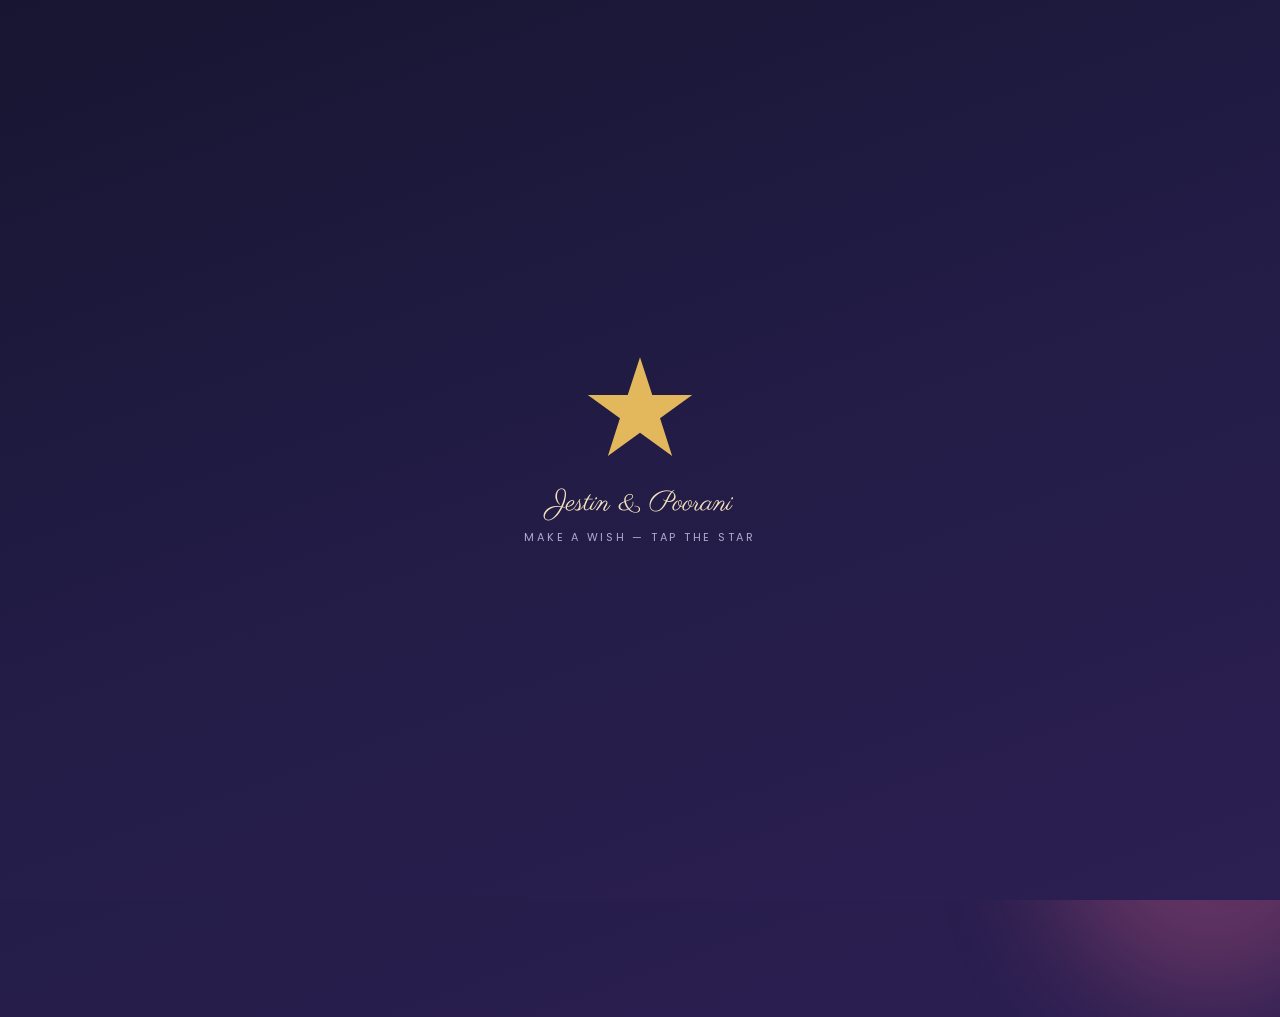
==== commit 06185a61: "Dreamy indigo theme, wish-upon-a-star cover, and content updates Swap name order to Jestin & Poorani" ====
--- a/index.html
+++ b/index.html
@@ -2,15 +2,15 @@
 <html lang="en">
 <head>
 <meta charset="UTF-8">
-<title>Poorani & Jestin | Save the Date</title>
+<title>Jestin & Poorani | Save the Date</title>
 <meta name="viewport" content="width=device-width, initial-scale=1.0">
 <link rel="preconnect" href="https://fonts.googleapis.com">
 <link href="https://fonts.googleapis.com/css2?family=Playfair+Display:ital,wght@0,600;0,700;1,500;1,600&family=Parisienne&family=Poppins:wght@300;400;500;600&display=swap" rel="stylesheet">
 <style>
   :root{
-    --ink:#4A3B5C; --ink-soft:#8B7A98; --cream:#FAF5EA;
-    --page-grad: linear-gradient(160deg, #F6D6B8 0%, #E3C2D2 50%, #A98AC9 100%);
-    --lilac:#8B6FB8; --rose:#C2185B; --gold:#D9A441;
+    --ink:#EFEAFB; --ink-soft:#B3AAD1; --cream:#251F42;
+    --page-grad: linear-gradient(160deg, #171531 0%, #221C46 50%, #2C1F52 100%);
+    --lilac:#A78BE0; --rose:#E8688F; --gold:#E3B75B; --gold-soft:#F6E3BE;
     --serif:'Playfair Display', serif; --script:'Parisienne', cursive; --body-font:'Poppins', sans-serif;
   }
   *{box-sizing:border-box;}
@@ -23,6 +23,9 @@
   .blob{ position:fixed; border-radius:50%; filter:blur(60px); opacity:0.3; z-index:0; }
   .blob1{ width:340px; height:340px; top:-120px; left:-100px; background:var(--lilac); }
   .blob2{ width:320px; height:320px; bottom:-100px; right:-90px; background:var(--rose); }
+  #starLayer{ position:fixed; inset:0; pointer-events:none; z-index:1; overflow:hidden; }
+  .star{ position:absolute; border-radius:50%; background:#fff; animation:starTwinkle ease-in-out infinite; }
+  @keyframes starTwinkle{ 0%,100%{ opacity:0.15; transform:scale(0.7); } 50%{ opacity:1; transform:scale(1.2); } }
   #flowerLayer{ position:fixed; inset:0; pointer-events:none; z-index:5; overflow:hidden; }
   .petal{ position:absolute; top:-40px; opacity:0.85; animation-name:fall; animation-timing-function:linear; animation-iteration-count:infinite; }
   @keyframes fall{
@@ -31,28 +34,55 @@
     100%{ transform:translateY(110vh) translateX(-16px) rotate(360deg); }
   }
 
-  /* ================= COVER / FIRST PAGE ================= */
-  .cover{
-    position:fixed; inset:0; z-index:100;
-    background:var(--page-grad);
+  /* ================= COVER / FIRST PAGE: wish upon a star ================= */
+  .wish-overlay{
+    position:fixed; inset:0; z-index:100; background:var(--page-grad);
     display:flex; flex-direction:column; align-items:center; justify-content:center;
-    transition:opacity 0.8s ease, visibility 0.8s ease; cursor:pointer; text-align:center; padding:20px;
-  }
-  .cover.hidden{ opacity:0; visibility:hidden; pointer-events:none; }
-  .cover-ring{
-    width:132px; height:132px; border-radius:50%; display:flex; align-items:center; justify-content:center;
-    background:var(--cream); border:3px solid var(--gold); position:relative;
-    animation:pulseRing 2.4s ease-in-out infinite; margin-bottom:22px;
-  }
-  @keyframes pulseRing{
-    0%,100%{ box-shadow:0 0 0 0 rgba(217,164,65,0.35); }
-    50%{ box-shadow:0 0 0 14px rgba(217,164,65,0); }
-  }
-  .cover-mono{ font-family:var(--serif); font-weight:700; font-size:34px; color:var(--rose); }
-  .cover-script{ font-family:var(--script); font-size:24px; color:var(--rose); margin-bottom:4px; }
-  .cover-names{ font-family:var(--serif); font-style:italic; font-weight:600; font-size:clamp(28px,6vw,42px); color:var(--ink); margin:0 0 8px; }
-  .cover-hint{
-    margin-top:26px; font-size:11.5px; letter-spacing:0.25em; text-transform:uppercase; color:var(--ink-soft);
+    cursor:pointer; text-align:center; padding:20px; overflow:hidden;
+    transition:opacity 0.9s ease, visibility 0.9s ease;
+  }
+  .wish-overlay.open{ opacity:0; visibility:hidden; pointer-events:none; }
+
+  .shooting-star{
+    position:absolute; top:18%; left:-10%; width:3px; height:3px; border-radius:50%;
+    background:#fff; box-shadow:0 0 8px 2px rgba(255,255,255,0.85);
+    animation:shoot 7s linear infinite;
+  }
+  .shooting-star::before{
+    content:''; position:absolute; top:50%; right:0; width:90px; height:1px; transform:translateY(-50%);
+    background:linear-gradient(90deg, transparent, rgba(255,255,255,0.85));
+  }
+  .shooting-star.s2{ top:42%; animation-delay:2.6s; }
+  .shooting-star.s3{ top:70%; animation-delay:4.8s; }
+  @keyframes shoot{
+    0%{ transform:translate(0,0); opacity:0; }
+    4%{ opacity:1; }
+    32%{ transform:translate(130vw,70vh); opacity:0; }
+    100%{ transform:translate(130vw,70vh); opacity:0; }
+  }
+
+  .wish-star-wrap{ position:relative; width:110px; height:110px; margin-bottom:20px; }
+  .wish-star-wrap svg{ width:100%; height:100%; animation:starPulse 2.2s ease-in-out infinite; transition:transform 0.8s ease, opacity 0.8s ease; }
+  @keyframes starPulse{
+    0%,100%{ filter:drop-shadow(0 0 8px rgba(227,183,91,0.5)); transform:scale(1); }
+    50%{ filter:drop-shadow(0 0 20px rgba(227,183,91,0.9)); transform:scale(1.06); }
+  }
+  .wish-overlay.open .wish-star-wrap svg{ animation:none; transform:scale(3); opacity:0; }
+  .wish-burst{
+    position:absolute; left:50%; top:50%; width:10px; height:10px; transform:translate(-50%,-50%) scale(0);
+    border-radius:50%; pointer-events:none;
+    background:radial-gradient(circle, rgba(255,255,255,0.95) 0%, rgba(227,183,91,0.55) 45%, transparent 72%);
+  }
+  .wish-overlay.open .wish-burst{ animation:rayBurst 0.9s ease-out forwards; }
+  @keyframes rayBurst{
+    0%{ transform:translate(-50%,-50%) scale(0); opacity:1; }
+    100%{ transform:translate(-50%,-50%) scale(55); opacity:0; }
+  }
+  .wish-seal{ position:relative; transition:opacity 0.4s ease, transform 0.4s ease; }
+  .wish-overlay.open .wish-seal{ opacity:0; transform:translateY(8px); }
+  .wish-names{ font-family:var(--script); font-size:28px; color:var(--gold-soft); margin-bottom:6px; }
+  .wish-hint{
+    font-size:11px; letter-spacing:0.25em; text-transform:uppercase; color:var(--ink-soft);
     animation:pulseHint 2s ease-in-out infinite;
   }
   @keyframes pulseHint{ 0%,100%{opacity:0.55;} 50%{opacity:1;} }
@@ -71,16 +101,16 @@
   .doors{ display:flex; gap:26px; flex-wrap:wrap; justify-content:center; }
   .door{
     flex:1 1 260px; max-width:320px; background:var(--cream); border-radius:26px; padding:34px 26px;
-    text-decoration:none; color:var(--ink); box-shadow:0 24px 50px -28px rgba(74,58,74,0.28);
+    text-decoration:none; color:var(--ink); box-shadow:0 24px 50px -28px rgba(0,0,0,0.5);
     transition:transform 0.25s ease, box-shadow 0.25s ease; border-top:5px solid var(--accent);
     display:flex; flex-direction:column; align-items:center;
   }
-  .door:hover{ transform:translateY(-6px); box-shadow:0 30px 60px -26px rgba(74,58,74,0.38); }
+  .door:hover{ transform:translateY(-6px); box-shadow:0 30px 60px -26px rgba(0,0,0,0.6); }
   .door.christian{ --accent:var(--lilac); }
   .door.hindu{ --accent:var(--rose); }
   .door-icon{
     width:64px; height:64px; border-radius:50%; display:flex; align-items:center; justify-content:center;
-    background:color-mix(in srgb, var(--accent) 16%, white); font-size:26px; margin-bottom:16px;
+    background:color-mix(in srgb, var(--accent) 22%, #1B1428); font-size:26px; margin-bottom:16px;
   }
   .door h2{ font-family:var(--serif); font-style:italic; font-size:23px; margin:0 0 6px; }
   .door .door-date{ font-size:12.5px; font-weight:600; letter-spacing:0.1em; text-transform:uppercase; color:var(--accent); margin-bottom:10px; }
@@ -96,7 +126,7 @@
   .music-btn{
     position:fixed; bottom:22px; right:22px; width:52px; height:52px; border-radius:50%; border:none;
     background:#fff; display:flex; align-items:center; justify-content:center; cursor:pointer;
-    box-shadow:0 10px 26px -10px rgba(74,58,74,0.4); transition:transform 0.25s ease; z-index:10;
+    box-shadow:0 10px 26px -10px rgba(0,0,0,0.5); transition:transform 0.25s ease; z-index:10;
   }
   .music-btn:hover{ transform:scale(1.06); }
   .music-btn .bars{ display:flex; align-items:flex-end; gap:2.5px; height:16px; }
@@ -115,21 +145,31 @@
 
 <div class="blob blob1"></div>
 <div class="blob blob2"></div>
+<div id="starLayer"></div>
 <div id="flowerLayer"></div>
 
-<!-- ================= COVER (FIRST PAGE) ================= -->
-<div class="cover" id="cover" onclick="openCover()">
-  <div class="cover-ring"><span class="cover-mono">P&amp;J</span></div>
-  <div class="cover-script">Save the Date</div>
-  <div class="cover-names">Poorani &amp; Jestin</div>
-  <div class="cover-hint">Tap to open</div>
+<!-- ================= COVER (FIRST PAGE): wish upon a star ================= -->
+<div class="wish-overlay" id="cover" onclick="openCover()">
+  <div class="shooting-star"></div>
+  <div class="shooting-star s2"></div>
+  <div class="shooting-star s3"></div>
+  <div class="wish-star-wrap">
+    <div class="wish-burst"></div>
+    <svg viewBox="0 0 51 48" xmlns="http://www.w3.org/2000/svg">
+      <path d="M25.5 0L31.2 17.5H49.7L34.8 28.3L40.4 45.8L25.5 35L10.6 45.8L16.2 28.3L1.3 17.5H19.8Z" fill="#E3B75B"/>
+    </svg>
+  </div>
+  <div class="wish-seal">
+    <div class="wish-names">Jestin &amp; Poorani</div>
+    <div class="wish-hint">Make a wish &mdash; tap the star</div>
+  </div>
 </div>
 
 <!-- ================= SITE ================= -->
 <div class="site" id="site">
   <div class="wrap">
     <div class="eyebrow">Save the Date</div>
-    <h1 class="names">Poorani <span class="amp">&amp;</span> Jestin</h1>
+    <h1 class="names">Jestin <span class="amp">&amp;</span> Poorani</h1>
     <div class="tagline">Two ceremonies, two traditions — choose a celebration to explore</div>
 
     <div class="doors">
@@ -160,20 +200,39 @@
 <button class="music-btn paused" id="musicBtn" onclick="toggleMusic()">
   <div class="bars" id="musicBars"><span></span><span></span><span></span></div>
 </button>
-<audio id="bgAudio" src="uyirey.mp3" loop preload="auto"></audio>
+<audio id="bgAudio" src="mundhinam.mp3" loop preload="auto"></audio>
 
 <script>
 /* ---------- Cover open ---------- */
 function openCover(){
   const cover = document.getElementById('cover');
   const site = document.getElementById('site');
-  cover.classList.add('hidden');
+  if(cover.classList.contains('open')) return;
+  cover.classList.add('open');
   site.classList.add('revealed');
   document.body.style.overflow = 'auto';
   // a real click is a user gesture: try starting music right away if nothing was already playing
   if(!musicOn){ toggleMusic(); }
+  setTimeout(()=>{ cover.style.display = 'none'; }, 1150);
 }
 document.body.style.overflow = 'hidden';
+
+/* ---------- Dreamy twinkling stars ---------- */
+(function initStars(){
+  const layer = document.getElementById('starLayer');
+  const count = 40;
+  for(let i=0;i<count;i++){
+    const el = document.createElement('span');
+    el.className = 'star';
+    const size = 1.5 + Math.random()*2.5;
+    el.style.width = size+'px'; el.style.height = size+'px';
+    el.style.left = (Math.random()*100)+'vw';
+    el.style.top = (Math.random()*100)+'vh';
+    el.style.animationDuration = (2 + Math.random()*3)+'s';
+    el.style.animationDelay = (-Math.random()*5)+'s';
+    layer.appendChild(el);
+  }
+})();
 
 /* ---------- Flower shower ---------- */
 (function initFlowers(){
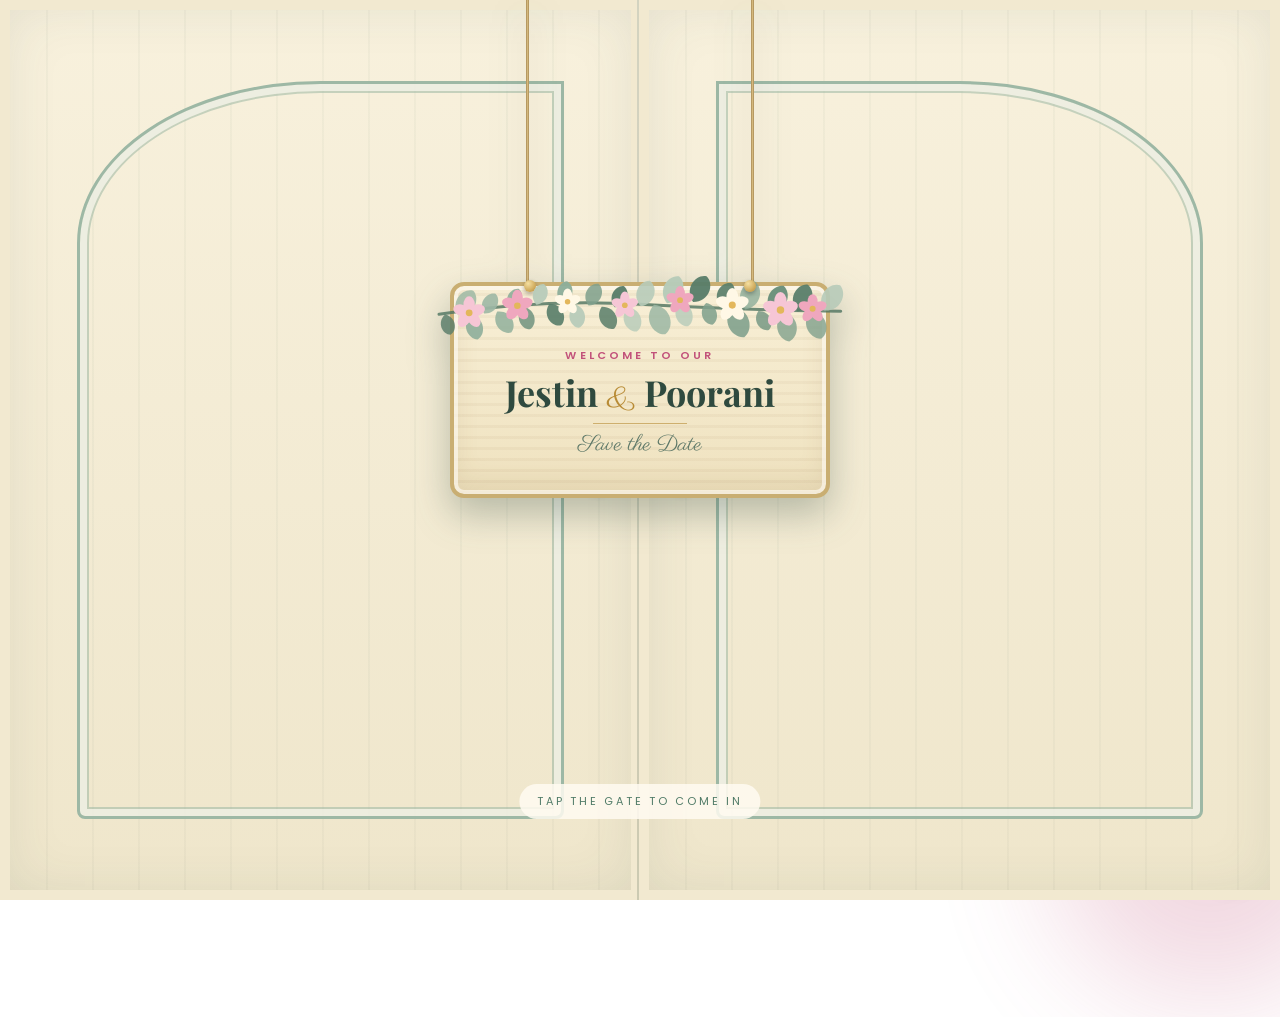
==== commit e8f36925: "Eucalyptus & cream theme, garden-gate welcome page, Hindu time update - Restyle all three pages in e" ====
--- a/index.html
+++ b/index.html
@@ -1,5 +1,5 @@
 <!DOCTYPE html>
-<html lang="en">
+<html lang="en" data-page="home">
 <head>
 <meta charset="UTF-8">
 <title>Jestin & Poorani | Save the Date</title>
@@ -94,7 +94,7 @@
 
   .wrap{ position:relative; z-index:2; max-width:760px; width:100%; text-align:center; }
   .eyebrow{ font-size:11.5px; font-weight:600; letter-spacing:0.32em; text-transform:uppercase; color:var(--rose); margin:0 0 14px; }
-  .names{ font-family:var(--serif); font-style:italic; font-weight:600; font-size:clamp(34px,7vw,54px); margin:0 0 8px; }
+  .names{ font-family:var(--serif); font-style:normal; font-weight:700; font-size:clamp(34px,7vw,54px); margin:0 0 8px; }
   .amp{ font-family:var(--script); color:var(--gold); font-style:normal; font-size:0.8em; padding:0 6px; }
   .tagline{ color:var(--ink-soft); font-size:15px; margin-bottom:46px; }
 
@@ -139,7 +139,70 @@
   .music-hint{ position:fixed; bottom:28px; right:82px; font-size:12px; color:var(--ink-soft); z-index:10; }
 
   @media(max-width:560px){ .doors{ flex-direction:column; align-items:center; } .door{ width:100%; } .music-hint{ display:none; } }
+
+  /* ================= GARDEN GATE COVER ================= */
+  .wish-overlay{ perspective:1600px; }
+  .gate{ position:absolute; inset:0; }
+  .gdoor{
+    position:absolute; top:0; bottom:0; width:50.2%; background:
+      repeating-linear-gradient(90deg, rgba(47,74,63,.035) 0 2px, transparent 2px 46px),
+      linear-gradient(180deg,#F8F1DD,#EFE6CB);
+    transition:transform 1.5s cubic-bezier(.65,0,.25,1); backface-visibility:hidden;
+    box-shadow:inset 0 0 0 10px #F2E9D0, inset 0 0 60px rgba(47,74,63,.12);
+  }
+  .gdoor-l{ left:0; transform-origin:0 50%; border-right:2px solid rgba(47,74,63,.18); }
+  .gdoor-r{ right:0; transform-origin:100% 50%; border-left:2px solid rgba(47,74,63,.18); }
+  .gdoor .panel{
+    position:absolute; left:12%; right:12%; top:9%; bottom:9%; border:3px solid #9DB8A5; border-radius:0 0 8px 8px;
+    box-shadow:inset 0 0 0 7px rgba(255,251,241,.7), inset 0 0 0 9px rgba(157,184,165,.55);
+  }
+  .gdoor-l .panel{ border-top-left-radius:50% 22%; border-top-right-radius:0; }
+  .gdoor-r .panel{ border-top-right-radius:50% 22%; border-top-left-radius:0; }
+  .gdoor .knob{
+    position:absolute; top:52%; width:22px; height:22px; border-radius:50%;
+    background:radial-gradient(circle at 35% 30%, #F5DFA0, #C79B3E 65%, #9B7425); box-shadow:0 3px 8px rgba(0,0,0,.3);
+  }
+  .gdoor-l .knob{ right:5%; } .gdoor-r .knob{ left:5%; }
+
+  .sign{
+    --w:min(80vw,380px); position:absolute; left:50%; top:-6px; width:var(--w); margin-left:calc(var(--w) / -2);
+    transform-origin:50% 0; animation:signSwing 4.2s ease-in-out infinite alternate;
+    transition:transform 1.1s cubic-bezier(.5,0,.3,1), opacity .9s ease; filter:drop-shadow(0 16px 18px rgba(47,74,63,.3));
+  }
+  @keyframes signSwing{ from{ transform:rotate(-2.2deg);} to{ transform:rotate(2.2deg);} }
+  .rope{ position:absolute; top:0; width:3px; height:calc(32vh + 6px); background:linear-gradient(90deg,#A88A55,#D4B87C,#A88A55); border-radius:2px; }
+  .rope.r1{ left:20%; } .rope.r2{ right:20%; }
+  .board{
+    position:absolute; left:0; right:0; top:32vh; padding:calc(var(--w)*.16) 8% calc(var(--w)*.09); text-align:center;
+    background:
+      repeating-linear-gradient(0deg, rgba(120,90,40,.05) 0 3px, transparent 3px 11px),
+      linear-gradient(180deg,#F8EFD6,#EFE2BF);
+    border:4px solid #C9AE72; border-radius:14px; box-shadow:inset 0 0 0 4px rgba(255,251,241,.65), inset 0 -10px 26px rgba(120,90,40,.12);
+  }
+  .board::before,.board::after{ content:''; position:absolute; top:-6px; width:12px; height:12px; border-radius:50%;
+    background:radial-gradient(circle at 35% 30%, #F5DFA0, #B88B35); box-shadow:0 2px 4px rgba(0,0,0,.3); }
+  .board::before{ left:calc(20% - 4px); } .board::after{ right:calc(20% - 4px); }
+  .garland{ position:absolute; left:-4%; right:-4%; top:-34px; width:108%; height:auto; overflow:visible; pointer-events:none; }
+  .w-rule{ width:30%; height:1px; background:#B88B35; opacity:.6; margin:4px auto 6px; }
+  .w-eyebrow{ font-size:clamp(9px,2.4vw,11px); letter-spacing:.28em; text-transform:uppercase; color:#C2527A; font-weight:600; }
+  .w-names{ font-family:var(--serif); font-weight:700; color:#2F4A3F; font-size:clamp(24px,7.4vw,36px); line-height:1.15; margin:8px 0 4px; }
+  .w-names span{ font-family:var(--script); color:#B88B35; font-weight:400; }
+  .w-sub{ font-family:var(--script); color:#5C7767; font-size:clamp(17px,4.8vw,22px); }
+  .gate-hint{
+    position:absolute; left:50%; bottom:9%; transform:translateX(-50%); white-space:nowrap;
+    font-size:11px; letter-spacing:.25em; text-transform:uppercase; color:#4F7A66;
+    background:rgba(255,251,241,.85); padding:9px 18px; border-radius:999px; animation:pulseHint 2s ease-in-out infinite;
+    transition:opacity .3s;
+  }
+
+  .wish-overlay.unseal .gdoor-l{ transform:rotateY(-105deg); }
+  .wish-overlay.unseal .gdoor-r{ transform:rotateY(105deg); }
+  .wish-overlay.unseal .gdoor-l{ transform:rotateY(-105deg); }
+  .wish-overlay.unseal .gdoor-r{ transform:rotateY(105deg); }
+  .wish-overlay.unseal .sign{ animation:none; transform:translateY(-130%) rotate(4deg); opacity:0; }
+  .wish-overlay.unseal .gate-hint{ animation:none; opacity:0; }
 </style>
+<link rel="stylesheet" href="theme.css">
 </head>
 <body>
 
@@ -148,20 +211,22 @@
 <div id="starLayer"></div>
 <div id="flowerLayer"></div>
 
-<!-- ================= COVER (FIRST PAGE): wish upon a star ================= -->
+<!-- ================= COVER (FIRST PAGE): garden gate with hanging welcome sign ================= -->
 <div class="wish-overlay" id="cover" onclick="openCover()">
-  <div class="shooting-star"></div>
-  <div class="shooting-star s2"></div>
-  <div class="shooting-star s3"></div>
-  <div class="wish-star-wrap">
-    <div class="wish-burst"></div>
-    <svg viewBox="0 0 51 48" xmlns="http://www.w3.org/2000/svg">
-      <path d="M25.5 0L31.2 17.5H49.7L34.8 28.3L40.4 45.8L25.5 35L10.6 45.8L16.2 28.3L1.3 17.5H19.8Z" fill="#E3B75B"/>
-    </svg>
-  </div>
-  <div class="wish-seal">
-    <div class="wish-names">Jestin &amp; Poorani</div>
-    <div class="wish-hint">Make a wish &mdash; tap the star</div>
+  <div class="gate">
+    <div class="gdoor gdoor-l"><div class="panel"></div><span class="knob"></span></div>
+    <div class="gdoor gdoor-r"><div class="panel"></div><span class="knob"></span></div>
+    <div class="sign" id="sign">
+      <i class="rope r1"></i><i class="rope r2"></i>
+      <div class="board">
+        <svg class="garland" id="garlandSvg" viewBox="0 0 400 90" aria-hidden="true"></svg>
+        <div class="w-eyebrow">Welcome to our</div>
+        <div class="w-names">Jestin <span>&amp;</span> Poorani</div>
+        <div class="w-rule"></div>
+        <div class="w-sub">Save the Date</div>
+      </div>
+    </div>
+    <div class="gate-hint">Tap the gate to come in</div>
   </div>
 </div>
 
@@ -203,17 +268,45 @@
 <audio id="bgAudio" src="mundhinam.mp3" loop preload="auto"></audio>
 
 <script>
+
+/* ---------- Garland draped on the sign ---------- */
+(function buildGarland(){
+  const svg=document.getElementById('garlandSvg'); if(!svg) return;
+  const NS='http://www.w3.org/2000/svg', mk=(n,a)=>{const e=document.createElementNS(NS,n); for(const k in a) e.setAttribute(k,a[k]); return e;};
+  let seed=5; const rnd=()=> (seed=(seed*16807)%2147483647)/2147483647;
+  const greens=['#7FA08C','#9DB8A5','#6A8F7B','#B7CBB9','#587D69','#8EAE9A'];
+  const y=x=>62-Math.sin(Math.PI*x/400)*10 + Math.sin(x/23)*3;
+  svg.appendChild(mk('path',{d:'M0,'+y(0)+' Q100,'+(y(100)-6)+' 200,'+(y(200)-2)+' T400,'+y(400),fill:'none',stroke:'#4E735F','stroke-width':3,'stroke-linecap':'round',opacity:.8}));
+  for(let x=6;x<=394;x+=13){
+    const up=(Math.round(x/13)%2)?-1:1, r=11+rnd()*6, ang=up*(55+rnd()*30);
+    const g=mk('g',{transform:'translate('+x+','+y(x)+') rotate('+ang+')'});
+    g.appendChild(mk('path',{d:'M0,0 C'+r*.5+','+-r*.95+' '+r*1.7+','+-r*.7+' '+r*1.9+',0 C'+r*1.7+','+r*.7+' '+r*.5+','+r*.95+' 0,0Z',
+      fill:greens[Math.floor(rnd()*greens.length)],opacity:(.75+rnd()*.25).toFixed(2)}));
+    svg.appendChild(g);
+  }
+  const cols=['#F6C6D5','#EFA7BE','#FFF8E6'];
+  [30,78,128,185,240,292,340,372].forEach((x,i)=>{
+    const f=mk('g',{transform:'translate('+x+','+(y(x)-2)+') scale('+(.9+rnd()*.5).toFixed(2)+')'});
+    for(let p=0;p<5;p++) f.appendChild(mk('ellipse',{cx:0,cy:-7,rx:5,ry:7.5,fill:cols[i%3],transform:'rotate('+p*72+')'}));
+    f.appendChild(mk('circle',{r:3,fill:'#E3B75B'})); svg.appendChild(f);
+  });
+})();
+
 /* ---------- Cover open ---------- */
 function openCover(){
   const cover = document.getElementById('cover');
   const site = document.getElementById('site');
-  if(cover.classList.contains('open')) return;
-  cover.classList.add('open');
+  if(cover.classList.contains('unseal')) return;
+  cover.classList.add('unseal');
   site.classList.add('revealed');
-  document.body.style.overflow = 'auto';
-  // a real click is a user gesture: try starting music right away if nothing was already playing
+  // a real click is a user gesture: start music right away if nothing was already playing
   if(!musicOn){ toggleMusic(); }
-  setTimeout(()=>{ cover.style.display = 'none'; }, 1150);
+  setTimeout(()=>{
+    cover.classList.add('open');
+    site.classList.add('revealed');
+    document.body.style.overflow = 'auto';
+    setTimeout(()=>{ cover.style.display = 'none'; }, 1000);
+  }, 1500);
 }
 document.body.style.overflow = 'hidden';
 
@@ -301,29 +394,30 @@
   saveMusicState();
 }
 
-const LS_PLAYING='stdMusicPlaying', LS_TIME='stdMusicTime';
+const LS_MUTED='stdMusicMuted', LS_TIME='stdMusicTime';
 function saveMusicState(){
   const fileAudio=document.getElementById('bgAudio');
   try{
-    localStorage.setItem(LS_PLAYING, musicOn?'1':'0');
+    localStorage.setItem(LS_MUTED, musicOn?'0':'1');
     if(usingFile) localStorage.setItem(LS_TIME, String(fileAudio.currentTime||0));
   }catch(e){}
 }
-function tryResumeMusic(){
-  let wasPlaying=false, savedTime=0;
-  try{ wasPlaying = localStorage.getItem(LS_PLAYING)==='1'; savedTime = parseFloat(localStorage.getItem(LS_TIME)||'0'); }catch(e){}
-  if(!wasPlaying) return;
+function tryAutoplayMusic(){
+  let muted=false, savedTime=0;
+  try{ muted = localStorage.getItem(LS_MUTED)==='1'; savedTime = parseFloat(localStorage.getItem(LS_TIME)||'0'); }catch(e){}
+  if(muted) return;
   const btn=document.getElementById('musicBtn'), hint=document.getElementById('musicHint'), fileAudio=document.getElementById('bgAudio');
   fileAudio.currentTime = savedTime||0; fileAudio.volume=0.5;
   const p=fileAudio.play();
   const markPlaying=()=>{ musicOn=true; usingFile=true; btn.classList.remove('paused'); hint.textContent='now playing'; };
-  const markBlocked=()=>{ hint.textContent='tap to resume music'; };
+  const markBlocked=()=>{ hint.textContent='tap to play music'; };
   if(p!==undefined){ p.then(markPlaying).catch(markBlocked); } else { markBlocked(); }
 }
 setInterval(()=>{ if(musicOn) saveMusicState(); }, 1500);
 window.addEventListener('pagehide', saveMusicState);
 document.addEventListener('visibilitychange', ()=>{ if(document.hidden) saveMusicState(); });
-tryResumeMusic();
+tryAutoplayMusic();
 </script>
+<script src="theme.js"></script>
 </body>
 </html>
--- a/theme.css
+++ b/theme.css
@@ -0,0 +1,63 @@
+/* Eucalyptus green + cream theme (shared by index / christian / hindu) */
+html[data-page]{
+  --ink:#2F4A3F; --ink-soft:#5C7767; --cream:#FFFBF1;
+  --page-grad: linear-gradient(165deg, #FBF6E9 0%, #EAF0E2 48%, #D3E0CF 100%);
+  --gold:#B88B35; --gold-soft:#F0DDB0;
+  --lilac:#4F7A66;           /* eucalyptus (used as the Christian accent on the home page) */
+  --rose:#C2527A;            /* pink (Hindu accent) */
+  --accent:#4F7A66; --accent-soft:#EDF3E6;
+}
+html[data-page="hindu"]{
+  --page-grad: linear-gradient(165deg, #FDF4EA 0%, #F1ECE0 40%, #E5E9DA 70%, #D7DFCD 100%);
+  --accent:#C2527A; --accent-soft:#FBE9EC;
+  --ink-soft:#6A7A6B;
+}
+body{ background:var(--page-grad); background-attachment:fixed; }
+#starLayer, .shooting-star{ display:none !important; }
+.blob{ opacity:.22 !important; }
+html[data-page="christian"] .blob2, html[data-page="hindu"] .blob2{ background:#EAD9A8; }
+html[data-page="hindu"] .blob1{ background:#F2B3C6; }
+
+/* readable chrome on the light theme */
+.home-link{ background:rgba(255,251,241,.92) !important; color:var(--ink) !important; box-shadow:0 8px 20px -10px rgba(47,74,63,.35) !important; }
+.btn-outline{ border-color:rgba(47,74,63,.3) !important; }
+.tl-tag{ background:rgba(79,122,102,.12) !important; }
+html[data-page="hindu"] .tl-tag{ background:rgba(194,82,122,.12) !important; }
+.music-btn{ box-shadow:0 10px 26px -10px rgba(47,74,63,.45) !important; }
+.cd-box, .vine-card, .door, .card{ box-shadow:0 20px 44px -26px rgba(47,74,63,.35) !important; }
+.vine-card{ background:var(--accent-soft) !important; }
+.hero-photo{ box-shadow:0 26px 60px -24px rgba(47,74,63,.5) !important; }
+.names .amp, .names-hero .amp, .amp{ color:var(--gold) !important; }
+html[data-page="hindu"] .btn-gold, .btn-gold{ background:linear-gradient(135deg,#F0DDB0,#D9B25F) !important; color:#4A3A1A !important; }
+
+/* home page cover + doors */
+.wish-names{ color:#3F5F52 !important; }
+.door-icon{ background:color-mix(in srgb, var(--accent) 16%, #FFFBF1) !important; }
+.door .door-date{ color:var(--accent) !important; }
+
+/* cross-links: Christian page points to the pink Hindu page, Hindu page points to the green one */
+html[data-page="christian"] .cross-link a{ background:linear-gradient(135deg,#D9739A,#BF4F74) !important; }
+html[data-page="hindu"] .cross-link a{ background:linear-gradient(135deg,#6F9A84,#4F7A66) !important; box-shadow:0 14px 30px -14px rgba(79,122,102,.55) !important; }
+
+/* ---------- plants ---------- */
+#plants{ position:fixed; inset:0; z-index:0; pointer-events:none; overflow:hidden; }
+#plants::after{ /* soft shade toward the edges */
+  content:''; position:absolute; inset:0;
+  background:radial-gradient(ellipse at 50% 45%, transparent 55%, rgba(47,74,63,.16) 100%);
+}
+#plants .base{ position:absolute; width:0; height:0; }
+#plants svg{ position:absolute; bottom:0; left:50%; overflow:visible; transform-origin:50% 100%; margin-left:calc(var(--w) / -2);
+  width:var(--w); height:calc(var(--w) * 1.35); animation:sway var(--dur) ease-in-out infinite alternate; animation-delay:var(--delay); }
+@keyframes sway{ from{ transform:rotate(calc(var(--rot) - 2.2deg)); } to{ transform:rotate(calc(var(--rot) + 2.2deg)); } }
+@media (prefers-reduced-motion: reduce){ #plants svg{ animation:none; transform:rotate(var(--rot)); } }
+
+/* panels: rounded, softly translucent instead of hard cream blocks */
+.message-section, .timeline-section, .details-section, .cross-link{
+  background:rgba(255,251,241,.8) !important; border-radius:30px; margin:26px auto !important;
+  box-shadow:0 24px 50px -34px rgba(47,74,63,.45); backdrop-filter:blur(3px);
+  width:calc(100% - 32px);
+}
+@media(max-width:600px){ .message-section, .timeline-section, .details-section, .cross-link{ width:calc(100% - 20px); border-radius:24px; } }
+
+/* let the plants show behind the "make a wish" cover */
+.wish-overlay{ background:transparent !important; }
